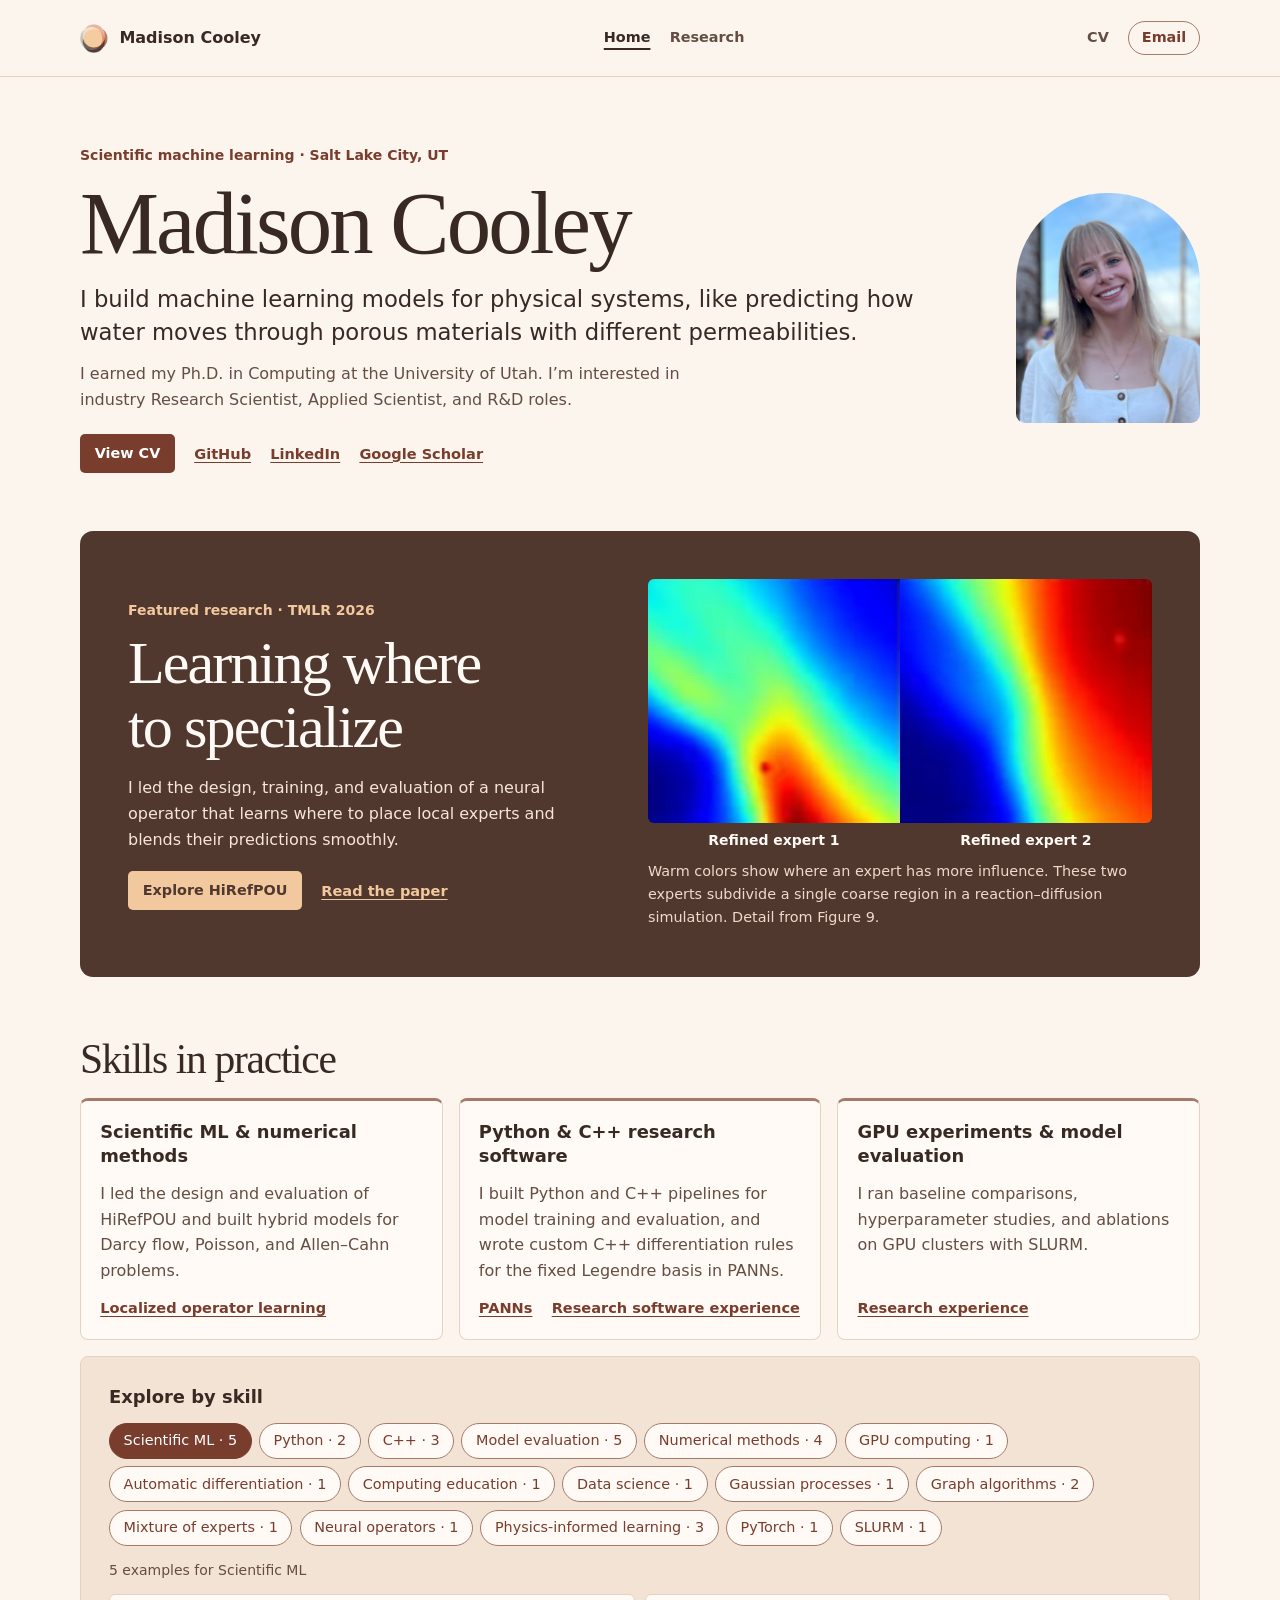
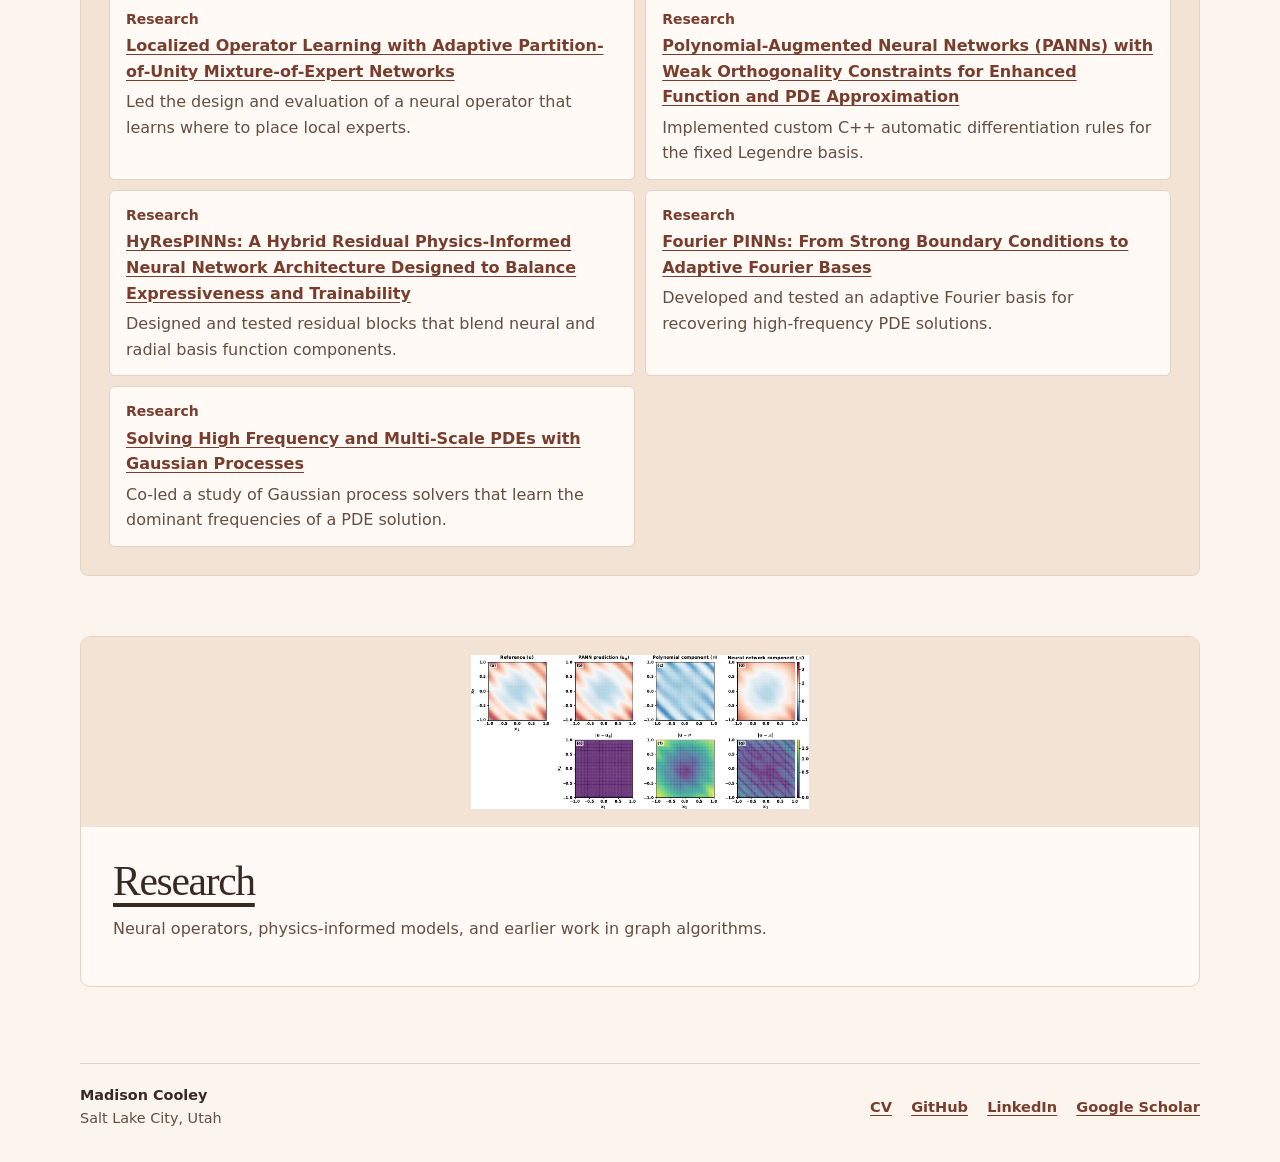
==== index.html @ 2d464061 "Prepare initial portfolio launch" ====
<!doctype html>
<html lang="en">
<head>
  <meta charset="utf-8">
  <meta name="viewport" content="width=device-width, initial-scale=1">
  <meta name="description" content="Madison Cooley builds machine learning models for physical systems. Explore her research, technical skills, and CV.">
  <title>Madison Cooley | Scientific Machine Learning</title>
  <link rel="stylesheet" href="./index.css">
  <script src="skills.js" defer></script>
</head>
<body>
  <a class="skip" href="#main">Skip to content</a>
  <header class="site-header">
    <div class="wrap header-inner">
      <a class="brand" href="./"><span class="mark" aria-hidden="true"></span>Madison Cooley</a>
      <nav aria-label="Main navigation">
        <a href="./" aria-current="page">Home</a>
        <a href="./research/">Research</a>
      </nav>
      <div class="header-links"><a href="./cv/">CV</a>
        <details class="email-disclosure">
          <summary class="contact">Email</summary>
          <p>mcooley220 [at] gmail [dot] com</p>
        </details>
      </div>
    </div>
  </header>
  <main class="wrap" id="main" tabindex="-1">
    <section class="intro" id="about-info">
      <div class="intro-copy">
        <p class="eyebrow">Scientific machine learning · Salt Lake City, UT</p>
        <h1>Madison Cooley</h1>
        <p class="lead">I build machine learning models for physical systems, like predicting how water moves through porous materials with different permeabilities.</p>
        <p>I earned my Ph.D. in Computing at the University of Utah. I’m interested in industry Research Scientist, Applied Scientist, and R&amp;D roles.</p>
        <div class="link-row intro-links">
          <a class="button" href="cv/">View CV</a>
          <a href="https://github.com/madicooley">GitHub</a>
          <a href="https://www.linkedin.com/in/madison-cooley/">LinkedIn</a>
          <a href="https://scholar.google.com/citations?user=KTqFjaEAAAAJ&amp;hl=en">Google Scholar</a>
        </div>
      </div>
      <img class="portrait" src="images/mcooley2.jpg" alt="Madison Cooley" width="1017" height="1442">
    </section>

    <section class="feature" aria-labelledby="feature-title">
      <div class="feature-copy">
        <p class="eyebrow">Featured research · TMLR 2026</p>
        <h2 id="feature-title">Learning where to specialize</h2>
        <p>I led the design, training, and evaluation of a neural operator that learns where to place local experts and blends their predictions smoothly.</p>
        <div class="link-row">
          <a class="button" href="research/#hirefpou">Explore HiRefPOU</a>
          <a href="https://openreview.net/forum?id=ccEY1fZ5gA">Read the paper</a>
        </div>
      </div>
      <figure class="feature-figure">
        <a href="images/learned-partitions.jpg" aria-label="View the full learned partition figure">
          <img src="images/partition-detail.webp" alt="Two maps of the same domain. One expert is strongest near the lower middle and the other on the right." width="688" height="332">
        </a>
        <div class="figure-labels" aria-hidden="true"><span>Refined expert 1</span><span>Refined expert 2</span></div>
        <figcaption>Warm colors show where an expert has more influence. These two experts subdivide a single coarse region in a reaction–diffusion simulation. Detail from Figure 9.</figcaption>
      </figure>
    </section>

    <section class="skills-section" id="skills" aria-labelledby="skills-title">
      <h2 class="section-title" id="skills-title">Skills in practice</h2>
      <div class="skill-strengths">
        <article>
          <h3>Scientific ML &amp; numerical methods</h3>
          <p>I led the design and evaluation of HiRefPOU and built hybrid models for Darcy flow, Poisson, and Allen–Cahn problems.</p>
          <a href="research/#hirefpou">Localized operator learning</a>
        </article>
        <article>
          <h3>Python &amp; C++ research software</h3>
          <p>I built Python and C++ pipelines for model training and evaluation, and wrote custom C++ differentiation rules for the fixed Legendre basis in PANNs.</p>
          <div class="link-row"><a href="research/#panns">PANNs</a><a href="cv/#scientific-ml-experience">Research software experience</a></div>
        </article>
        <article>
          <h3>GPU experiments &amp; model evaluation</h3>
          <p>I ran baseline comparisons, hyperparameter studies, and ablations on GPU clusters with SLURM.</p>
          <a href="cv/#experience">Research experience</a>
        </article>
      </div>
      <div class="skill-index" hidden>
        <h3>Explore by skill</h3>
        <div class="tag-filter skill-filter" role="group" aria-label="Filter work by skill"></div>
        <p class="skill-status" role="status"></p>
        <ul class="skill-results"></ul>
      </div>
    </section>

    <section class="home-gallery" aria-label="Explore my research">
      <article class="gallery-card" id="publicationdatabase">
        <div class="tile-visual plot"><img src="images/panns.webp" alt="Computed solution and error plots from the PANNs paper" loading="lazy"></div>
        <div class="card-copy">
          <h2><a href="research/">Research</a></h2>
          <p>Neural operators, physics-informed models, and earlier work in graph algorithms.</p>
        </div>
      </article>
    </section>
  </main>
  <footer class="site-footer wrap">
    <div><strong>Madison Cooley</strong><br>Salt Lake City, Utah</div>
    <div class="link-row">
      <a href="./cv/">CV</a>
      <a href="https://github.com/madicooley">GitHub</a>
      <a href="https://www.linkedin.com/in/madison-cooley/">LinkedIn</a>
      <a href="https://scholar.google.com/citations?user=KTqFjaEAAAAJ&amp;hl=en">Google Scholar</a>
    </div>
  </footer>
</body>
</html>
---- index.css ----
:root {
  color-scheme: light;
  --paper: #fbf5ee;
  --white: #fffaf5;
  --ink: #392923;
  --muted: #644e43;
  --link: #783d2d;
  --link-hover: #583029;
  --line: #e5d2c4;
  --control-border: #a47b68;
  --dark: #51382f;
  --accent: #f2c89e;
  --accent-hover: #f8dcc1;
  --tint: #f3e3d5;
  --focus: #95472f;
  --serif: Georgia, 'Times New Roman', serif;
  font-family: system-ui, sans-serif;
  color: var(--ink);
  background: var(--paper);
  line-height: 1.6;
}
*, *::before, *::after { box-sizing: border-box; }
body { margin: 0; }
img { display: block; max-width: 100%; height: auto; }
a { color: var(--link); text-underline-offset: .19em; }
a:hover { text-decoration-thickness: .14em; }
:focus-visible { outline: 3px solid var(--focus); outline-offset: 4px; }
[hidden] { display: none !important; }
.wrap { width: min(1120px, calc(100% - 72px)); margin-inline: auto; }
.skip { position: absolute; z-index: 2; top: .5rem; left: .5rem; background: white; padding: .5rem 1rem; transform: translateY(-160%); }
.skip:focus { transform: none; }
.site-header { border-bottom: 1px solid var(--line); }
.header-inner { min-height: 76px; display: flex; align-items: center; justify-content: space-between; gap: 1rem; }
.brand, nav, .header-links, .link-row { display: flex; flex-wrap: wrap; align-items: center; gap: .65rem 1.2rem; }
.brand { gap: .65rem; font-weight: 750; color: var(--ink); white-space: nowrap; text-decoration: none; }
.mark { flex: none; width: 29px; height: 29px; background: url("images/brand-mark.png") center / auto 100% no-repeat; }
nav a, .header-links a { font-size: .9rem; font-weight: 650; text-decoration: none; color: var(--muted); }
nav a:hover, nav a[aria-current] { color: var(--ink); text-decoration: underline; }
nav a[aria-current] { text-decoration-thickness: 2px; text-underline-offset: .45em; }
.email-disclosure { position: relative; }
.header-links .contact { list-style: none; cursor: pointer; border: 1px solid var(--control-border); color: var(--link); border-radius: 999px; padding: .3rem .8rem; font-size: .9rem; font-weight: 650; }
.header-links .contact::-webkit-details-marker { display: none; }
.email-disclosure p { position: absolute; z-index: 1; top: calc(100% + .35rem); right: 0; margin: 0; padding: .6rem .75rem; background: var(--white); border: 1px solid var(--control-border); border-radius: 6px; font-size: .9rem; white-space: nowrap; }
.header-links .contact:hover { background: var(--tint); }
h1, h2 { font-family: var(--serif); font-weight: 500; line-height: 1.07; margin: 0; letter-spacing: -.032em; text-wrap: balance; }
h1 { font-size: clamp(2.7rem, 7vw, 5.55rem); }
p { margin: .8rem 0; }
.eyebrow { font-size: .875rem; font-weight: 680; color: var(--link); margin: 0 0 .6rem; }
.lead { font-size: clamp(1.13rem, 2.3vw, 1.42rem); line-height: 1.43; max-width: 58ch; }
.intro { display: grid; grid-template-columns: 1fr 184px; align-items: center; gap: clamp(24px, 7vw, 100px); padding-block: clamp(32px, 5.2vw, 71px) clamp(33px, 4.6vw, 60px); }
.intro-copy > p:not(.lead, .eyebrow) { max-width: 65ch; color: var(--muted); }
.intro-links { margin-top: 1.35rem; }
.link-row { font-size: .91rem; font-weight: 650; }
.button { display: inline-block; width: fit-content; padding: .49rem .92rem; border-radius: 5px; color: white; background: var(--link); font-family: system-ui, sans-serif; font-size: .9rem; font-weight: 670; text-decoration: none; }
.button:hover { background: var(--link-hover); text-decoration: underline; }
.portrait { width: 184px; aspect-ratio: 4 / 5; object-fit: cover; object-position: center 34%; border-radius: 90px 90px 9px 9px; }
.feature { background: var(--dark); color: var(--white); border-radius: 13px; padding: clamp(22px, 3.8vw, 48px); display: grid; grid-template-columns: .93fr 1fr; gap: clamp(24px, 4vw, 56px); align-items: center; }
.feature h2 { font-size: clamp(2.25rem, 4.7vw, 4.2rem); }
.feature-copy p:not(.eyebrow) { color: #f7e5d7; max-width: 44ch; margin-block: 1rem 1.2rem; }
.feature a, .feature .eyebrow { color: var(--accent); }
.feature .button { background: var(--accent); color: var(--dark); }
.feature .button:hover { background: var(--accent-hover); }
.feature :focus-visible { outline-color: var(--accent); }
.feature figure { margin: 0; min-width: 0; }
.feature-figure img { width: 100%; border-radius: 6px; }
.figure-labels { display: grid; grid-template-columns: 1fr 1fr; text-align: center; font-size: .875rem; font-weight: 650; margin-top: .4rem; }
figcaption { color: #f0d9ca; font-size: .9rem; margin-top: .55rem; }
.home-gallery, .project-gallery, .post-list { display: grid; grid-template-columns: repeat(2, minmax(0, 1fr)); gap: 1.25rem; }
.home-gallery { margin-top: 1.25rem; }
.gallery-card, .paper { background: var(--white); border: 1px solid var(--line); border-radius: 10px; min-width: 0; }
.gallery-card { overflow: hidden; }
.card-copy { padding: clamp(18px, 3vw, 32px); }
.card-copy h2 { font-size: clamp(1.8rem, 3.3vw, 2.6rem); }
.card-copy h2 a { color: var(--ink); }
.card-copy p { color: var(--muted); }
.card-copy .eyebrow, .card-copy .entry-tags { color: var(--link); }
.tile-visual, .terminal { height: 190px; }
.tile-visual { display: grid; place-items: center; background: var(--tint); padding: 18px; }
.tile-visual img { max-height: 154px; width: auto; object-fit: contain; }
.terminal { padding: clamp(18px, 3vw, 32px); background: #42332e; color: var(--white); font-family: ui-monospace, monospace; }
.terminal span { color: #e8d2c3; font-size: .87rem; }
.terminal pre { font: inherit; font-size: clamp(.77rem, 2.9vw, .96rem); line-height: 1.7; }
.terminal b { color: var(--accent); font-weight: 600; }
.design-card { background: var(--tint); display: grid; align-items: center; }
.design-card .card-copy { max-width: 47ch; }
.design-cover { width: 100%; }
.design-credit { color: var(--muted); font-size: .875rem; }
.page-intro { padding-block: clamp(32px, 5.5vw, 72px) 1.4rem; }
.page-intro p { color: var(--muted); }
.section-title { font-size: clamp(1.8rem, 3.5vw, 2.6rem); margin-bottom: 1rem; }
.paper-list { display: grid; gap: 1rem; }
.paper-list > h2 { margin-bottom: 0; }
.paper { padding: clamp(18px, 2.8vw, 32px); }
.paper.has-image { display: grid; grid-template-columns: minmax(155px, 26%) 1fr; gap: clamp(18px, 3vw, 36px); align-items: center; }
.paper-image { display: grid; place-items: center; background: #fff; border: 1px solid var(--line); border-radius: 6px; padding: .5rem; }
.paper-image img { max-height: 210px; object-fit: contain; }
.paper h2 { font-family: inherit; letter-spacing: -.018em; font-weight: 720; line-height: 1.28; font-size: clamp(1.16rem, 2.4vw, 1.45rem); text-wrap: pretty; }
.paper h2 a { text-decoration: none; }
.paper h2 a:hover { text-decoration: underline; }
.paper .authors { font-size: .9rem; color: var(--muted); margin: .4rem 0 .8rem; }
.paper .paper-lead { font-weight: 640; }
.paper p { margin-block: .45rem; }
.paper p.eyebrow { margin-top: 0; }
.paper .link-row { margin-top: .85rem; }
.talks, .blog { margin-top: 3rem; }
.talks ul { padding-left: 1.25rem; }
.talks li + li { margin-top: .65rem; }
.tag-filter { display: flex; flex-wrap: wrap; gap: .45rem; margin-bottom: .8rem; }
.tag-filter button { font: inherit; font-size: .9rem; color: var(--link); cursor: pointer; background: var(--white); border: 1px solid var(--control-border); border-radius: 999px; padding: .35rem .85rem; }
.tag-filter button:hover { border-color: var(--link); }
.tag-filter button[aria-pressed="true"] { background: var(--link); border-color: var(--link); color: white; }
.filter-status { font-size: .875rem; color: var(--muted); }
.filter-status:empty, .project-gallery:empty { display: none; }
.entry-tags { font-size: .88rem; font-weight: 640; }
.post-list { margin-top: 1rem; }
.post-body { max-width: 70ch; }
.site-footer { margin-top: clamp(42px, 6vw, 76px); padding-block: 1.2rem 2rem; border-top: 1px solid var(--line); display: flex; flex-wrap: wrap; justify-content: space-between; align-items: center; gap: 1rem; color: var(--muted); font-size: .9rem; }
.site-footer strong { color: var(--ink); }
@media (max-width: 720px) {
  .wrap { width: calc(100% - 36px); }
  .header-inner { display: grid; grid-template-columns: 1fr auto; gap: .6rem .4rem; min-height: 0; padding-block: .8rem; }
  .header-inner .brand { grid-column: 1 / -1; }
  .header-inner nav { gap: .45rem .7rem; }
  .header-links { gap: .5rem; }
  .header-links .contact { padding-inline: .5rem; }
  .feature { grid-template-columns: 1fr; }
  .feature-figure { max-width: 540px; }
}
@media (max-width: 550px) {
  .intro, .home-gallery, .project-gallery, .post-list, .paper.has-image { grid-template-columns: 1fr; }
  .portrait { display: none; }
  .paper-image { width: min(270px, 100%); }
  .paper-image img { max-height: 150px; }
}

.header-links a[aria-current="page"] { text-decoration: underline; text-underline-offset: .45em; }
.cv-page { max-width: 960px; }
.cv-summary { max-width: 67ch; }
.cv-sections { border-block: 1px solid var(--line); padding-block: .85rem; }
.cv-section { margin-top: clamp(2rem, 5vw, 3.5rem); scroll-margin-top: 1.25rem; }
.cv-timeline { list-style: none; padding: 0; margin: 0; }
.cv-role { display: grid; grid-template-columns: minmax(0, 12rem) minmax(0, 1fr); gap: .45rem 1.5rem; padding-block: 1.3rem; border-bottom: 1px solid var(--line); }
.cv-role:first-child { border-top: 1px solid var(--line); }
.cv-role h3 { font-size: clamp(1.1rem, 2.4vw, 1.3rem); line-height: 1.35; margin: 0; }
.cv-role .eyebrow { margin: .15rem 0 0; }
.cv-org { color: var(--muted); margin: .2rem 0 .65rem; }
.cv-role ul { margin-block: .65rem; padding-left: 1.2rem; }
.cv-role li + li { margin-top: .35rem; }
.cv-role p:last-child { margin-bottom: 0; }
.cv-role details { margin: .65rem 0; }
.cv-role summary { width: fit-content; color: var(--link); font-weight: 650; cursor: pointer; }
.cv-skills { display: grid; grid-template-columns: repeat(3, minmax(0, 1fr)); gap: .85rem; }
.cv-skills div { padding: 1rem; background: var(--white); border: 1px solid var(--line); border-radius: 8px; }
.cv-skills dt { font-weight: 700; }
.cv-skills dd { margin: .35rem 0 0; color: var(--muted); }
@media (max-width: 650px) {
  .cv-role, .cv-skills { grid-template-columns: 1fr; }
}

.skills-section { margin-block: clamp(2rem, 5vw, 3.75rem); }
.skill-strengths { display: grid; grid-template-columns: repeat(3, minmax(0, 1fr)); gap: 1rem; }
.skill-strengths article { display: flex; flex-direction: column; padding: 1.2rem; border: 1px solid var(--line); border-top: 3px solid var(--control-border); border-radius: 8px; background: var(--white); }
.skill-strengths h3, .skill-index h3 { margin: 0; font-size: 1.12rem; line-height: 1.35; }
.skill-strengths p { flex: 1; color: var(--muted); }
.skill-strengths article > a { font-size: .91rem; font-weight: 650; align-self: flex-start; }
.skill-index { margin-top: 1rem; padding: clamp(1rem, 3vw, 1.75rem); border: 1px solid var(--line); border-radius: 8px; background: var(--tint); }
.skill-filter { margin-top: .85rem; }
.skill-status { color: var(--muted); font-size: .875rem; }
.skill-results { list-style: none; margin: 0; padding: 0; display: grid; grid-template-columns: repeat(2, minmax(0, 1fr)); gap: .65rem; }
.skill-results li { padding: .8rem 1rem; border: 1px solid var(--line); border-radius: 6px; background: var(--white); }
.skill-results .eyebrow { display: block; margin-bottom: .2rem; }
.skill-results a { font-weight: 700; }
.skill-results p { margin: .3rem 0 0; color: var(--muted); }
.work-tags { display: flex; flex-wrap: wrap; gap: .35rem; list-style: none; padding: 0; margin: .75rem 0; }
.work-tags li { margin: 0; padding: .14rem .55rem; border-radius: 999px; background: var(--tint); color: var(--link); font-size: .85rem; font-weight: 600; }
@media (max-width: 720px) {
  .skill-strengths, .skill-results { grid-template-columns: 1fr; }
}
.cv-role .work-tags { padding: 0; }
.cv-role .work-tags li { margin: 0; }

.home-gallery { grid-template-columns: minmax(0, 1fr); }
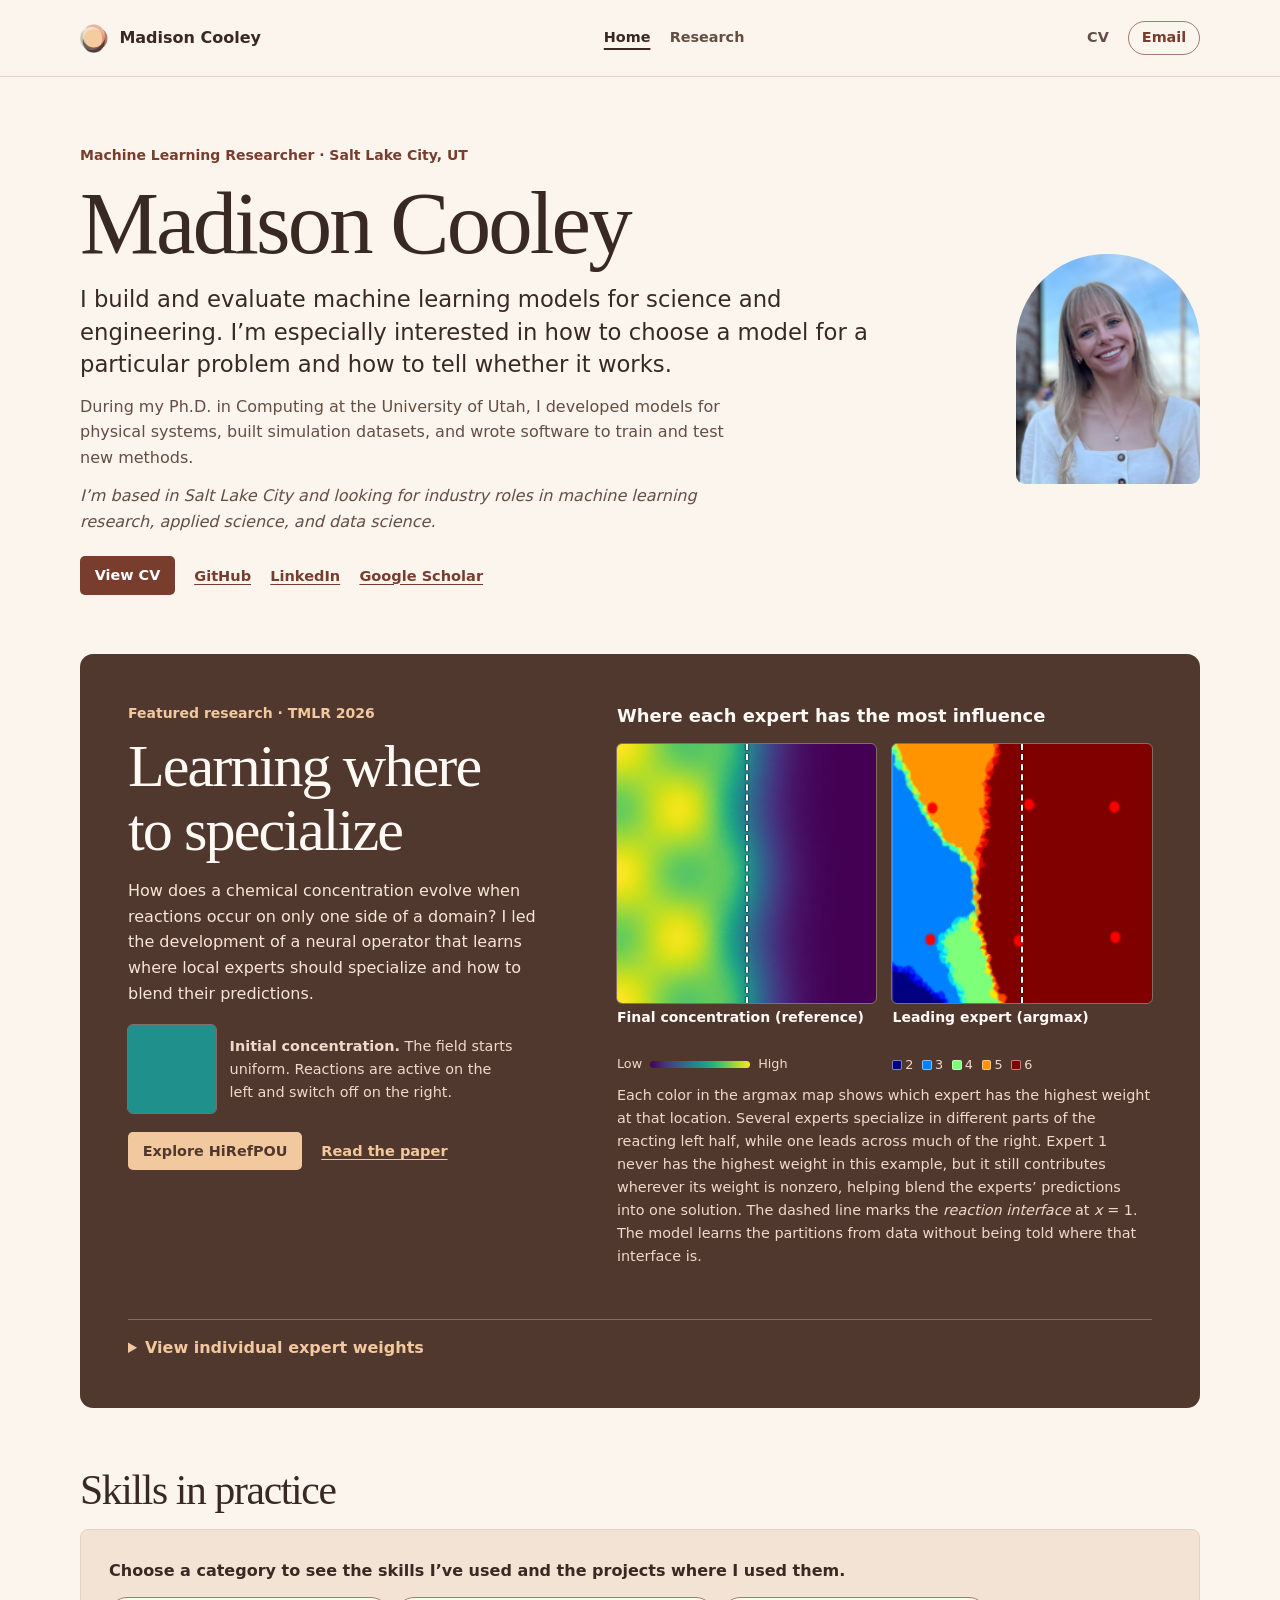
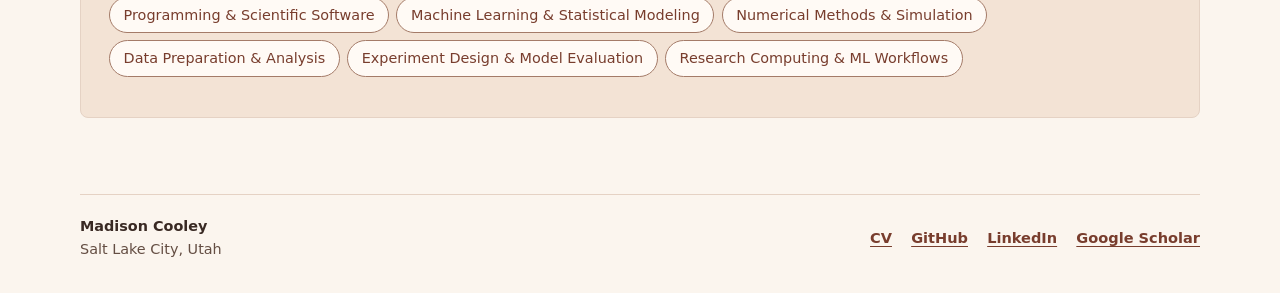
==== commit 61bac8d2: "Personal site version 1. Still needs copy text finalization." ====
--- a/index.html
+++ b/index.html
@@ -4,9 +4,9 @@
   <meta charset="utf-8">
   <meta name="viewport" content="width=device-width, initial-scale=1">
   <meta name="description" content="Madison Cooley builds machine learning models for physical systems. Explore her research, technical skills, and CV.">
-  <title>Madison Cooley | Scientific Machine Learning</title>
+  <title>Madison Cooley</title>
   <link rel="stylesheet" href="./index.css">
-  <script src="skills.js" defer></script>
+  <script src="skills.js?v=2" defer></script>
 </head>
 <body>
   <a class="skip" href="#main">Skip to content</a>
@@ -28,15 +28,17 @@
   <main class="wrap" id="main" tabindex="-1">
     <section class="intro" id="about-info">
       <div class="intro-copy">
-        <p class="eyebrow">Scientific machine learning · Salt Lake City, UT</p>
+        <p class="eyebrow">Machine Learning Researcher · Salt Lake City, UT</p>
         <h1>Madison Cooley</h1>
-        <p class="lead">I build machine learning models for physical systems, like predicting how water moves through porous materials with different permeabilities.</p>
-        <p>I earned my Ph.D. in Computing at the University of Utah. I’m interested in industry Research Scientist, Applied Scientist, and R&amp;D roles.</p>
+        <p class="lead">I build and evaluate machine learning models for science and engineering.
+          I’m especially interested in how to choose a model for a particular problem and how to tell whether it works. </p>
+        <p>During my Ph.D. in Computing at the University of Utah, I developed models for physical systems, built simulation datasets, and wrote software to train and test new methods.</p>
+        <p><em>I’m based in Salt Lake City and looking for industry roles in machine learning research, applied science, and data science.</em></p>
         <div class="link-row intro-links">
           <a class="button" href="cv/">View CV</a>
-          <a href="https://github.com/madicooley">GitHub</a>
-          <a href="https://www.linkedin.com/in/madison-cooley/">LinkedIn</a>
-          <a href="https://scholar.google.com/citations?user=KTqFjaEAAAAJ&amp;hl=en">Google Scholar</a>
+          <a href="https://github.com/madicooley" target="_blank" rel="noopener">GitHub</a>
+          <a href="https://www.linkedin.com/in/madison-cooley/" target="_blank" rel="noopener">LinkedIn</a>
+          <a href="https://scholar.google.com/citations?user=KTqFjaEAAAAJ&amp;hl=en" target="_blank" rel="noopener">Google Scholar</a>
         </div>
       </div>
       <img class="portrait" src="images/mcooley2.jpg" alt="Madison Cooley" width="1017" height="1442">
@@ -46,65 +48,76 @@
       <div class="feature-copy">
         <p class="eyebrow">Featured research · TMLR 2026</p>
         <h2 id="feature-title">Learning where to specialize</h2>
-        <p>I led the design, training, and evaluation of a neural operator that learns where to place local experts and blends their predictions smoothly.</p>
-        <div class="link-row">
+        <p>How does a chemical concentration evolve when reactions occur on only one side of a domain? I led the development of a neural operator that learns where local experts should specialize and how to blend their predictions.</p>
+        <figure class="initial-field">
+          <div class="field-map"><img src="images/hirefpou-initial.png" alt="Uniform initial concentration across the domain" width="208" height="208"></div>
+          <figcaption><strong>Initial concentration.</strong> The field starts uniform. Reactions are active on the left and switch off on the right.</figcaption>
+        </figure>
+        <div class="link-row feature-links">
           <a class="button" href="research/#hirefpou">Explore HiRefPOU</a>
-          <a href="https://openreview.net/forum?id=ccEY1fZ5gA">Read the paper</a>
+          <a href="https://openreview.net/forum?id=ccEY1fZ5gA" target="_blank" rel="noopener">Read the paper</a>
         </div>
       </div>
-      <figure class="feature-figure">
-        <a href="images/learned-partitions.jpg" aria-label="View the full learned partition figure">
-          <img src="images/partition-detail.webp" alt="Two maps of the same domain. One expert is strongest near the lower middle and the other on the right." width="688" height="332">
-        </a>
-        <div class="figure-labels" aria-hidden="true"><span>Refined expert 1</span><span>Refined expert 2</span></div>
-        <figcaption>Warm colors show where an expert has more influence. These two experts subdivide a single coarse region in a reaction–diffusion simulation. Detail from Figure 9.</figcaption>
+      <figure class="partition-figure">
+        <h3>Where each expert has the most influence</h3>
+        <div class="field-comparison">
+          <div class="comparison-panel">
+            <div class="field-map has-interface"><img src="images/hirefpou-final.png" alt="Final reference concentration with a strong spatial pattern on the left and lower concentration on the right" width="209" height="208"></div>
+            <span>Final concentration (reference)</span>
+            <div class="field-scale concentration-scale" aria-label="Final concentration scale, from low to high">
+              <span>Low</span><span class="scale-bar" aria-hidden="true"></span><span>High</span>
+            </div>
+          </div>
+          <div class="comparison-panel">
+            <div class="field-map has-interface"><img src="images/hirefpou-leading-experts.png" alt="Leading expert map with five colored regions, four on the left and one dominant across the right" width="219" height="191"></div>
+            <span>Leading expert (argmax)</span>
+            <ul class="expert-key" aria-label="Leading expert color key">
+              <li><span class="expert-swatch swatch-2" aria-hidden="true"></span>2</li>
+              <li><span class="expert-swatch swatch-3" aria-hidden="true"></span>3</li>
+              <li><span class="expert-swatch swatch-4" aria-hidden="true"></span>4</li>
+              <li><span class="expert-swatch swatch-5" aria-hidden="true"></span>5</li>
+              <li><span class="expert-swatch swatch-6" aria-hidden="true"></span>6</li>
+            </ul>
+          </div>
+        </div>
+        <figcaption>Each color in the argmax map shows which expert has the highest weight at that location. Several experts specialize in different parts of the reacting left half, while one leads across much of the right. Expert 1 never has the highest weight in this example, but it still contributes wherever its weight is nonzero, helping blend the experts’ predictions into one solution. The dashed line marks the <em>reaction interface</em> at <i>x</i> = 1. The model learns the partitions from data without being told where that interface is.</figcaption>
       </figure>
+      <details class="individual-experts">
+        <summary>View individual expert weights</summary>
+        <div class="partition-grid">
+          <div><div class="field-map has-interface"><img src="images/hirefpou-expert-1.png" width="126" height="137" alt="Weights are strongest near the upper left and fade toward the right"></div><span>Expert 1</span><div class="expert-scale" role="img" aria-label="Approximate weight range 0.03 to 0.18"><span aria-hidden="true">0.03</span><span class="scale-bar" aria-hidden="true"></span><span aria-hidden="true">0.18</span></div></div>
+          <div><div class="field-map has-interface"><img src="images/hirefpou-expert-2.png" width="125" height="137" alt="Weights are concentrated near the bottom-left corner"></div><span>Expert 2</span><div class="expert-scale" role="img" aria-label="Approximate weight range 0.01 to 0.78"><span aria-hidden="true">0.01</span><span class="scale-bar" aria-hidden="true"></span><span aria-hidden="true">0.78</span></div></div>
+          <div><div class="field-map has-interface"><img src="images/hirefpou-expert-3.png" width="125" height="137" alt="Weights are strongest along the left edge"></div><span>Expert 3</span><div class="expert-scale" role="img" aria-label="Approximate weight range 0.02 to 0.42"><span aria-hidden="true">0.02</span><span class="scale-bar" aria-hidden="true"></span><span aria-hidden="true">0.42</span></div></div>
+          <div><div class="field-map has-interface"><img src="images/hirefpou-expert-4.png" width="126" height="137" alt="Weights peak near the lower left and taper away from it"></div><span>Expert 4</span><div class="expert-scale" role="img" aria-label="Approximate weight range 0.02 to 0.26"><span aria-hidden="true">0.02</span><span class="scale-bar" aria-hidden="true"></span><span aria-hidden="true">0.26</span></div></div>
+          <div><div class="field-map has-interface"><img src="images/hirefpou-expert-5.png" width="126" height="137" alt="Weights peak toward the upper left and fade toward the lower right"></div><span>Expert 5</span><div class="expert-scale" role="img" aria-label="Approximate weight range 0.02 to 0.30"><span aria-hidden="true">0.02</span><span class="scale-bar" aria-hidden="true"></span><span aria-hidden="true">0.30</span></div></div>
+          <div><div class="field-map has-interface"><img src="images/hirefpou-expert-6.png" width="126" height="137" alt="Weights are strongest across the right side of the domain"></div><span>Expert 6</span><div class="expert-scale" role="img" aria-label="Approximate weight range 0.02 to 0.84"><span aria-hidden="true">0.02</span><span class="scale-bar" aria-hidden="true"></span><span aria-hidden="true">0.84</span></div></div>
+        </div>
+        <p>Each map has its own weight scale. Warmer colors indicate higher weight within that map, and the endpoints are approximate. <a href="images/learned-partitions.jpg">View the original Figure 9 maps</a>.</p>
+      </details>
     </section>
 
     <section class="skills-section" id="skills" aria-labelledby="skills-title">
       <h2 class="section-title" id="skills-title">Skills in practice</h2>
-      <div class="skill-strengths">
-        <article>
-          <h3>Scientific ML &amp; numerical methods</h3>
-          <p>I led the design and evaluation of HiRefPOU and built hybrid models for Darcy flow, Poisson, and Allen–Cahn problems.</p>
-          <a href="research/#hirefpou">Localized operator learning</a>
-        </article>
-        <article>
-          <h3>Python &amp; C++ research software</h3>
-          <p>I built Python and C++ pipelines for model training and evaluation, and wrote custom C++ differentiation rules for the fixed Legendre basis in PANNs.</p>
-          <div class="link-row"><a href="research/#panns">PANNs</a><a href="cv/#scientific-ml-experience">Research software experience</a></div>
-        </article>
-        <article>
-          <h3>GPU experiments &amp; model evaluation</h3>
-          <p>I ran baseline comparisons, hyperparameter studies, and ablations on GPU clusters with SLURM.</p>
-          <a href="cv/#experience">Research experience</a>
-        </article>
-      </div>
       <div class="skill-index" hidden>
-        <h3>Explore by skill</h3>
-        <div class="tag-filter skill-filter" role="group" aria-label="Filter work by skill"></div>
+        <p class="skill-instruction">Choose a category to see the skills I’ve used and the projects where I used them.</p>
+        <div class="tag-filter skill-filter" id="skill-categories" role="group" aria-label="Skill categories"></div>
+        <div class="skill-subcategories" id="skill-subcategories" hidden>
+          <h4 id="skill-category-title"></h4>
+          <div class="tag-filter" id="skill-buttons" role="group" aria-labelledby="skill-category-title"></div>
+        </div>
         <p class="skill-status" role="status"></p>
-        <ul class="skill-results"></ul>
+        <ul class="skill-results" id="skill-results"></ul>
       </div>
     </section>
 
-    <section class="home-gallery" aria-label="Explore my research">
-      <article class="gallery-card" id="publicationdatabase">
-        <div class="tile-visual plot"><img src="images/panns.webp" alt="Computed solution and error plots from the PANNs paper" loading="lazy"></div>
-        <div class="card-copy">
-          <h2><a href="research/">Research</a></h2>
-          <p>Neural operators, physics-informed models, and earlier work in graph algorithms.</p>
-        </div>
-      </article>
-    </section>
   </main>
   <footer class="site-footer wrap">
     <div><strong>Madison Cooley</strong><br>Salt Lake City, Utah</div>
     <div class="link-row">
       <a href="./cv/">CV</a>
-      <a href="https://github.com/madicooley">GitHub</a>
-      <a href="https://www.linkedin.com/in/madison-cooley/">LinkedIn</a>
-      <a href="https://scholar.google.com/citations?user=KTqFjaEAAAAJ&amp;hl=en">Google Scholar</a>
+      <a href="https://github.com/madicooley" target="_blank" rel="noopener">GitHub</a>
+      <a href="https://www.linkedin.com/in/madison-cooley/" target="_blank" rel="noopener">LinkedIn</a>
+      <a href="https://scholar.google.com/citations?user=KTqFjaEAAAAJ&amp;hl=en" target="_blank" rel="noopener">Google Scholar</a>
     </div>
   </footer>
 </body>
--- a/index.css
+++ b/index.css
@@ -54,7 +54,7 @@
 .button { display: inline-block; width: fit-content; padding: .49rem .92rem; border-radius: 5px; color: white; background: var(--link); font-family: system-ui, sans-serif; font-size: .9rem; font-weight: 670; text-decoration: none; }
 .button:hover { background: var(--link-hover); text-decoration: underline; }
 .portrait { width: 184px; aspect-ratio: 4 / 5; object-fit: cover; object-position: center 34%; border-radius: 90px 90px 9px 9px; }
-.feature { background: var(--dark); color: var(--white); border-radius: 13px; padding: clamp(22px, 3.8vw, 48px); display: grid; grid-template-columns: .93fr 1fr; gap: clamp(24px, 4vw, 56px); align-items: center; }
+.feature { background: var(--dark); color: var(--white); border-radius: 13px; padding: clamp(22px, 3.8vw, 48px); display: grid; grid-template-columns: minmax(0, .9fr) minmax(0, 1.1fr); gap: clamp(24px, 4vw, 56px); align-items: start; }
 .feature h2 { font-size: clamp(2.25rem, 4.7vw, 4.2rem); }
 .feature-copy p:not(.eyebrow) { color: #f7e5d7; max-width: 44ch; margin-block: 1rem 1.2rem; }
 .feature a, .feature .eyebrow { color: var(--accent); }
@@ -62,8 +62,44 @@
 .feature .button:hover { background: var(--accent-hover); }
 .feature :focus-visible { outline-color: var(--accent); }
 .feature figure { margin: 0; min-width: 0; }
-.feature-figure img { width: 100%; border-radius: 6px; }
-.figure-labels { display: grid; grid-template-columns: 1fr 1fr; text-align: center; font-size: .875rem; font-weight: 650; margin-top: .4rem; }
+.feature-links { margin-top: 1.15rem; }
+.feature .initial-field { display: flex; align-items: center; gap: .85rem; max-width: 38ch; }
+.initial-field .field-map { width: clamp(58px, 7vw, 88px); flex: none; }
+.initial-field figcaption { margin: 0; }
+.field-comparison { display: grid; grid-template-columns: repeat(2, minmax(0, 1fr)); gap: clamp(.65rem, 1.6vw, 1rem); }
+.comparison-panel { display: grid; grid-template-rows: auto minmax(2.5em, auto) auto; align-content: start; gap: .35rem; min-width: 0; }
+.comparison-panel > span, .partition-grid > div > span { color: var(--white); font-size: .875rem; font-weight: 650; line-height: 1.25; }
+.expert-key { display: flex; flex-wrap: wrap; gap: .2rem .55rem; list-style: none; margin: 0; padding: 0; color: #f0d9ca; font-size: .8rem; }
+.expert-key li { display: inline-flex; align-items: center; gap: .2rem; }
+.expert-swatch { width: .75em; height: .75em; border: 1px solid #ffffff80; border-radius: 2px; }
+.swatch-2 { background: #000080; }
+.swatch-3 { background: #0081ff; }
+.swatch-4 { background: #7dff7a; }
+.swatch-5 { background: #ff9400; }
+.swatch-6 { background: #800000; }
+.individual-experts { grid-column: 1 / -1; border-top: 1px solid #ffffff45; padding-top: .9rem; min-width: 0; }
+.individual-experts summary { color: var(--accent); font-weight: 650; cursor: pointer; width: fit-content; }
+.individual-experts .partition-grid { margin-top: 1rem; }
+.individual-experts p { color: #f0d9ca; font-size: .9rem; margin-bottom: 0; }
+.field-map { position: relative; aspect-ratio: 1; border-radius: 5px; overflow: hidden; outline: 1px solid #ffffff45; }
+.field-map img { width: 100%; height: 100%; object-fit: fill; }
+.field-map.has-interface::after { content: ""; position: absolute; inset: 0 auto 0 50%; border-left: 2px dashed #fff; filter: drop-shadow(0 0 1px #000); transform: translateX(-50%); }
+.partition-figure h3 { margin: 0 0 .85rem; font-size: 1.12rem; }
+.partition-grid { --expert-size: 8rem; display: grid; grid-template-columns: repeat(6, minmax(0, 1fr)); gap: .75rem clamp(.45rem, 1.4vw, 1rem); }
+@media (max-width: 850px) {
+  .partition-grid { --expert-size: 7rem; grid-template-columns: repeat(3, minmax(0, 1fr)); }
+}
+@media (max-width: 480px) {
+  .partition-grid { --expert-size: 5.25rem; }
+}
+.partition-grid > div { display: grid; gap: .35rem; min-width: 0; width: min(100%, var(--expert-size)); justify-self: center; text-align: center; }
+.field-scale { display: flex; align-items: center; gap: .5rem; font-size: .875rem; color: #f0d9ca; }
+.scale-bar { display: block; width: min(100%, 132px); height: 7px; border-radius: 9px; }
+.concentration-scale { font-size: .8rem; }
+.concentration-scale .scale-bar { width: min(45%, 100px); background: linear-gradient(90deg, #440154, #472c7b, #3a528b, #2c728e, #20908c, #28ae7f, #5ec961, #addc30, #fde724); }
+.expert-scale { display: grid; grid-template-columns: auto minmax(0, 1fr) auto; align-items: center; gap: clamp(.12rem, .5vw, .35rem); }
+.partition-grid .expert-scale span { color: #f0d9ca; font-size: .7rem; font-weight: 500; font-variant-numeric: tabular-nums; }
+.expert-scale .scale-bar { width: 100%; height: 5px; background: linear-gradient(90deg, #000080, #0000ff, #005fff, #00cbff, #45ffb1, #9dff5a, #f8f500, #ff9000, #ff2c00, #800000); }
 figcaption { color: #f0d9ca; font-size: .9rem; margin-top: .55rem; }
 .home-gallery, .project-gallery, .post-list { display: grid; grid-template-columns: repeat(2, minmax(0, 1fr)); gap: 1.25rem; }
 .home-gallery { margin-top: 1.25rem; }
@@ -89,12 +125,14 @@
 .page-intro p { color: var(--muted); }
 .section-title { font-size: clamp(1.8rem, 3.5vw, 2.6rem); margin-bottom: 1rem; }
 .paper-list { display: grid; gap: 1rem; }
+.section-links + .paper-list { margin-top: clamp(2rem, 5vw, 3.5rem); }
+.paper-list[id] { scroll-margin-block-start: 1.5rem; }
 .paper-list > h2 { margin-bottom: 0; }
 .paper { padding: clamp(18px, 2.8vw, 32px); }
 .paper.has-image { display: grid; grid-template-columns: minmax(155px, 26%) 1fr; gap: clamp(18px, 3vw, 36px); align-items: center; }
 .paper-image { display: grid; place-items: center; background: #fff; border: 1px solid var(--line); border-radius: 6px; padding: .5rem; }
 .paper-image img { max-height: 210px; object-fit: contain; }
-.paper h2 { font-family: inherit; letter-spacing: -.018em; font-weight: 720; line-height: 1.28; font-size: clamp(1.16rem, 2.4vw, 1.45rem); text-wrap: pretty; }
+.paper h2, .paper h3 { font-family: inherit; letter-spacing: -.018em; font-weight: 720; line-height: 1.28; font-size: clamp(1.16rem, 2.4vw, 1.45rem); text-wrap: pretty; }
 .paper h2 a { text-decoration: none; }
 .paper h2 a:hover { text-decoration: underline; }
 .paper .authors { font-size: .9rem; color: var(--muted); margin: .4rem 0 .8rem; }
@@ -102,13 +140,12 @@
 .paper p { margin-block: .45rem; }
 .paper p.eyebrow { margin-top: 0; }
 .paper .link-row { margin-top: .85rem; }
-.talks, .blog { margin-top: 3rem; }
-.talks ul { padding-left: 1.25rem; }
-.talks li + li { margin-top: .65rem; }
+.paper .paper-note { margin: .65rem 0 0; color: var(--muted); }
+.selected-talks, .blog { margin-top: 3rem; }
 .tag-filter { display: flex; flex-wrap: wrap; gap: .45rem; margin-bottom: .8rem; }
 .tag-filter button { font: inherit; font-size: .9rem; color: var(--link); cursor: pointer; background: var(--white); border: 1px solid var(--control-border); border-radius: 999px; padding: .35rem .85rem; }
 .tag-filter button:hover { border-color: var(--link); }
-.tag-filter button[aria-pressed="true"] { background: var(--link); border-color: var(--link); color: white; }
+.tag-filter button[aria-pressed="true"], .tag-filter button[aria-expanded="true"] { background: var(--link); border-color: var(--link); color: white; }
 .filter-status { font-size: .875rem; color: var(--muted); }
 .filter-status:empty, .project-gallery:empty { display: none; }
 .entry-tags { font-size: .88rem; font-weight: 640; }
@@ -124,7 +161,7 @@
   .header-links { gap: .5rem; }
   .header-links .contact { padding-inline: .5rem; }
   .feature { grid-template-columns: 1fr; }
-  .feature-figure { max-width: 540px; }
+  .partition-figure { max-width: 540px; }
 }
 @media (max-width: 550px) {
   .intro, .home-gallery, .project-gallery, .post-list, .paper.has-image { grid-template-columns: 1fr; }
@@ -134,49 +171,86 @@
 }
 
 .header-links a[aria-current="page"] { text-decoration: underline; text-underline-offset: .45em; }
-.cv-page { max-width: 960px; }
-.cv-summary { max-width: 67ch; }
-.cv-sections { border-block: 1px solid var(--line); padding-block: .85rem; }
+.cv-page { max-width: 960px; font-size: 1.0625rem; }
+.section-links { border-block: 1px solid var(--line); padding-block: 1.05rem; gap: .65rem 1.6rem; }
 .cv-section { margin-top: clamp(2rem, 5vw, 3.5rem); scroll-margin-top: 1.25rem; }
 .cv-timeline { list-style: none; padding: 0; margin: 0; }
-.cv-role { display: grid; grid-template-columns: minmax(0, 12rem) minmax(0, 1fr); gap: .45rem 1.5rem; padding-block: 1.3rem; border-bottom: 1px solid var(--line); }
+.cv-role { display: grid; grid-template-columns: minmax(0, 12rem) minmax(0, 1fr); gap: .45rem 1.5rem; padding-block: 1.55rem; border-bottom: 1px solid var(--line); }
 .cv-role:first-child { border-top: 1px solid var(--line); }
-.cv-role h3 { font-size: clamp(1.1rem, 2.4vw, 1.3rem); line-height: 1.35; margin: 0; }
+.cv-role h3, .cv-role h4 { font-size: clamp(1.1rem, 2.4vw, 1.3rem); line-height: 1.35; margin: 0; }
 .cv-role .eyebrow { margin: .15rem 0 0; }
 .cv-org { color: var(--muted); margin: .2rem 0 .65rem; }
 .cv-role ul { margin-block: .65rem; padding-left: 1.2rem; }
 .cv-role li + li { margin-top: .35rem; }
 .cv-role p:last-child { margin-bottom: 0; }
-.cv-role details { margin: .65rem 0; }
-.cv-role summary { width: fit-content; color: var(--link); font-weight: 650; cursor: pointer; }
-.cv-skills { display: grid; grid-template-columns: repeat(3, minmax(0, 1fr)); gap: .85rem; }
-.cv-skills div { padding: 1rem; background: var(--white); border: 1px solid var(--line); border-radius: 8px; }
+.cv-role-subheading { margin: .85rem 0 .3rem; font-size: inherit; }
+.cv-honors-title { margin: .7rem 0 0; font-size: 1rem; }
+.cv-skills { margin: 0; }
+.cv-skills div { margin: .4rem 0; }
+.cv-skills dt, .cv-skills dd { display: inline; }
 .cv-skills dt { font-weight: 700; }
-.cv-skills dd { margin: .35rem 0 0; color: var(--muted); }
+.cv-skills dd { margin: 0; color: var(--muted); }
+.cv-skills dd::before { content: " · "; }
+.cv-publications { margin: 0; padding-left: 1.2rem; }
+.cv-publications li + li { margin-top: .55rem; }
+.cv-publications span { color: var(--muted); }
+.paper[id], #presentations li[id] { scroll-margin-block-start: 1.5rem; }
+html:not(.target-highlight-dismissed) :is(.paper:target, #presentations li:target, .publication-evidence li:target) {
+  background: var(--tint);
+  outline: 2px solid var(--link);
+  outline-offset: .2rem;
+}
+:is(#presentations li, .publication-evidence li):target { border-radius: .15rem; }
 @media (max-width: 650px) {
-  .cv-role, .cv-skills { grid-template-columns: 1fr; }
+  .cv-role { grid-template-columns: 1fr; }
 }
 
 .skills-section { margin-block: clamp(2rem, 5vw, 3.75rem); }
-.skill-strengths { display: grid; grid-template-columns: repeat(3, minmax(0, 1fr)); gap: 1rem; }
-.skill-strengths article { display: flex; flex-direction: column; padding: 1.2rem; border: 1px solid var(--line); border-top: 3px solid var(--control-border); border-radius: 8px; background: var(--white); }
-.skill-strengths h3, .skill-index h3 { margin: 0; font-size: 1.12rem; line-height: 1.35; }
-.skill-strengths p { flex: 1; color: var(--muted); }
-.skill-strengths article > a { font-size: .91rem; font-weight: 650; align-self: flex-start; }
+.skill-instruction { margin: 0; font-weight: 650; }
 .skill-index { margin-top: 1rem; padding: clamp(1rem, 3vw, 1.75rem); border: 1px solid var(--line); border-radius: 8px; background: var(--tint); }
 .skill-filter { margin-top: .85rem; }
+.skill-subcategories { border-top: 1px solid var(--line); padding-top: .85rem; margin-top: .85rem; }
+.skill-subcategories h4 { margin: 0 0 .6rem; font-size: .95rem; }
+.skill-status:empty { margin: 0; }
 .skill-status { color: var(--muted); font-size: .875rem; }
 .skill-results { list-style: none; margin: 0; padding: 0; display: grid; grid-template-columns: repeat(2, minmax(0, 1fr)); gap: .65rem; }
 .skill-results li { padding: .8rem 1rem; border: 1px solid var(--line); border-radius: 6px; background: var(--white); }
-.skill-results .eyebrow { display: block; margin-bottom: .2rem; }
-.skill-results a { font-weight: 700; }
-.skill-results p { margin: .3rem 0 0; color: var(--muted); }
+.skill-results strong { display: block; font-size: 1rem; line-height: 1.35; margin: 0; }
+.skill-results a { font-size: .875rem; font-weight: 650; }
+.skill-results p { margin: .3rem 0 .55rem; color: var(--muted); }
 .work-tags { display: flex; flex-wrap: wrap; gap: .35rem; list-style: none; padding: 0; margin: .75rem 0; }
 .work-tags li { margin: 0; padding: .14rem .55rem; border-radius: 999px; background: var(--tint); color: var(--link); font-size: .85rem; font-weight: 600; }
 @media (max-width: 720px) {
-  .skill-strengths, .skill-results { grid-template-columns: 1fr; }
-}
-.cv-role .work-tags { padding: 0; }
-.cv-role .work-tags li { margin: 0; }
+  .skill-results { grid-template-columns: 1fr; }
+}
 
 .home-gallery { grid-template-columns: minmax(0, 1fr); }
+
+#publicationdatabase .paper.has-image {
+  grid-template-areas:
+    "media citation"
+    "media content";
+  grid-template-rows: auto 1fr;
+  align-items: start;
+  row-gap: .35rem;
+}
+.publication-citation { grid-area: citation; min-width: 0; }
+.publication-media { grid-area: media; min-width: 0; }
+.publication-content { grid-area: content; min-width: 0; }
+.publication-tabs { display: flex; flex-wrap: wrap; gap: .35rem; border-bottom: 1px solid var(--line); margin-bottom: .75rem; }
+.publication-tabs button { font: inherit; font-size: .875rem; font-weight: 650; color: var(--link); background: transparent; border: 0; border-bottom: 3px solid transparent; padding: .45rem .6rem; text-align: left; cursor: pointer; }
+.publication-tabs button:hover { background: var(--tint); }
+.publication-tabs button[aria-selected="true"] { border-bottom-color: var(--link); background: var(--tint); }
+.publication-panel + .publication-panel { margin-top: .9rem; }
+.publication-panel[role="tabpanel"] { margin-top: 0; }
+.publication-evidence { margin: .4rem 0 0; padding-left: 1.2rem; }
+.publication-evidence li[id] { scroll-margin-block: 1.5rem; }
+.publication-evidence li + li { margin-top: .4rem; }
+@media (max-width: 600px) {
+  #publicationdatabase .paper.has-image {
+    grid-template-areas: "citation" "media" "content";
+    grid-template-columns: minmax(0, 1fr);
+    grid-template-rows: auto;
+    row-gap: .85rem;
+  }
+}
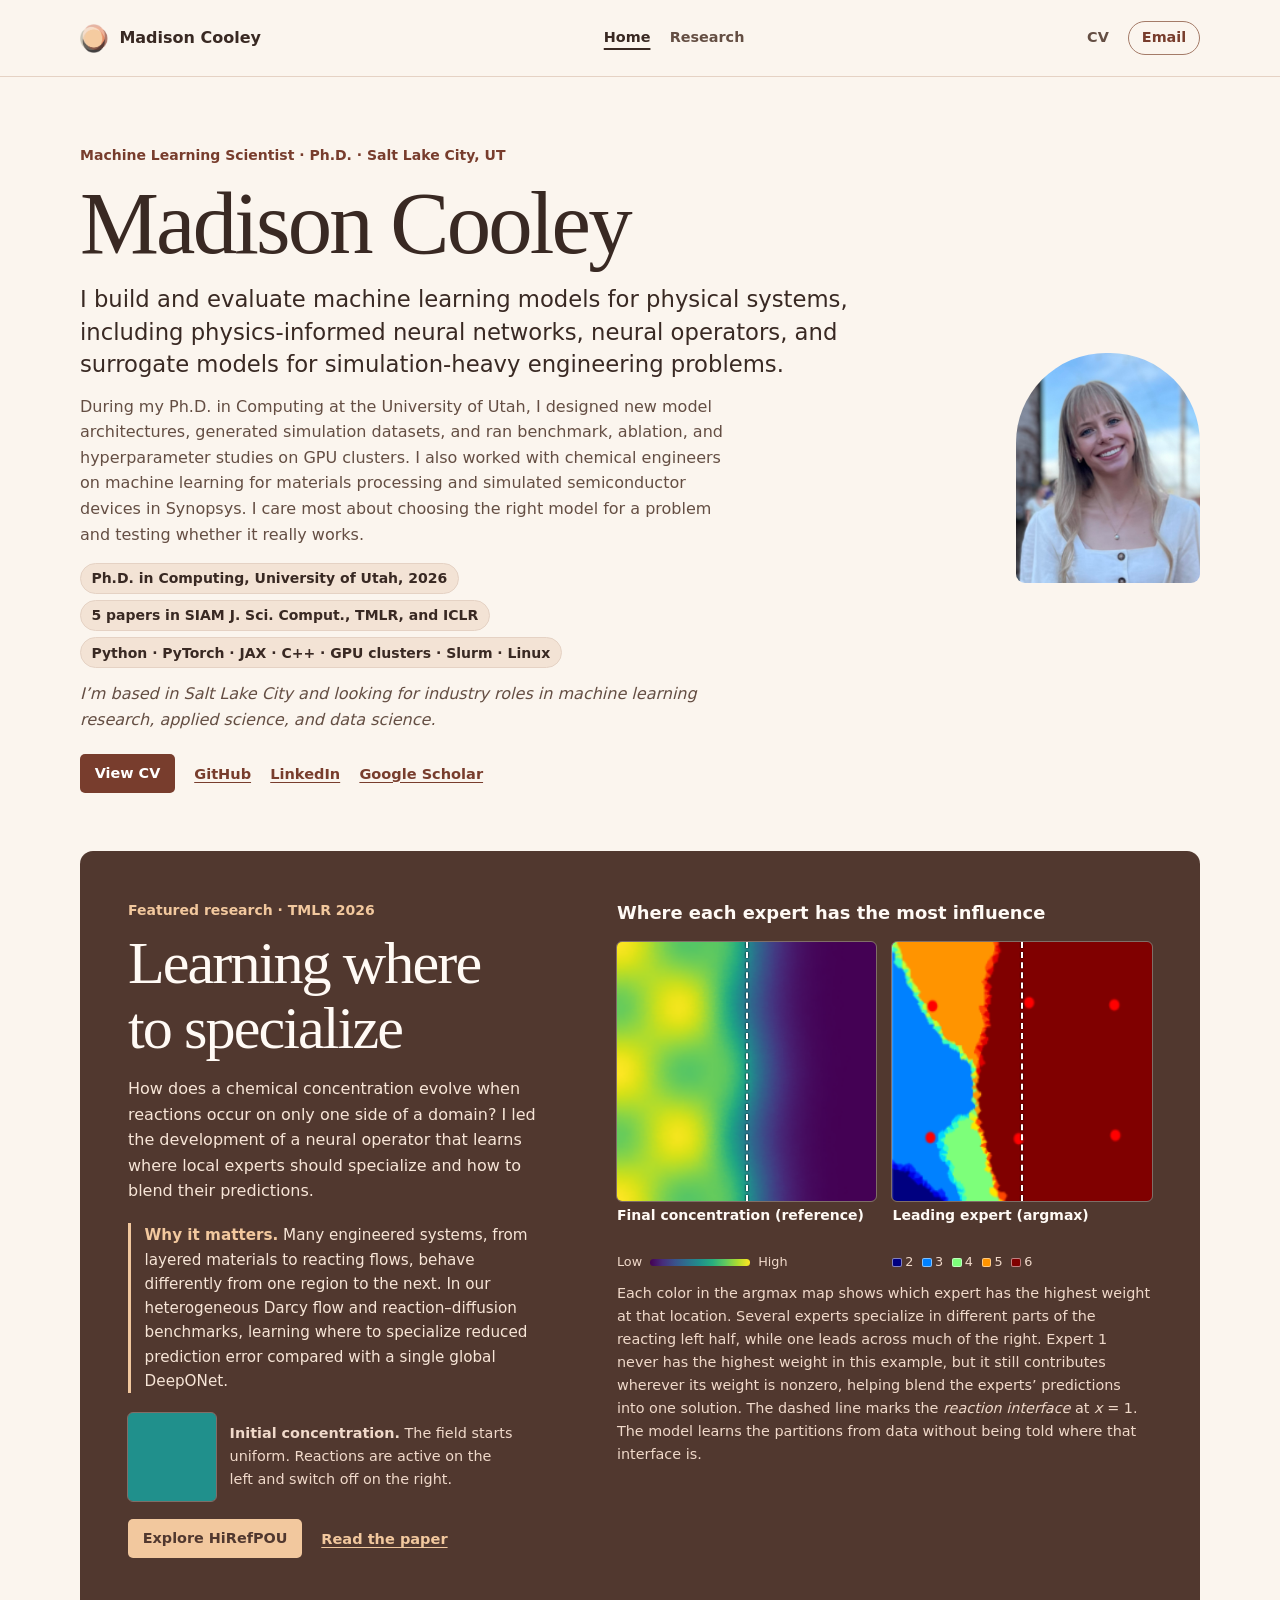
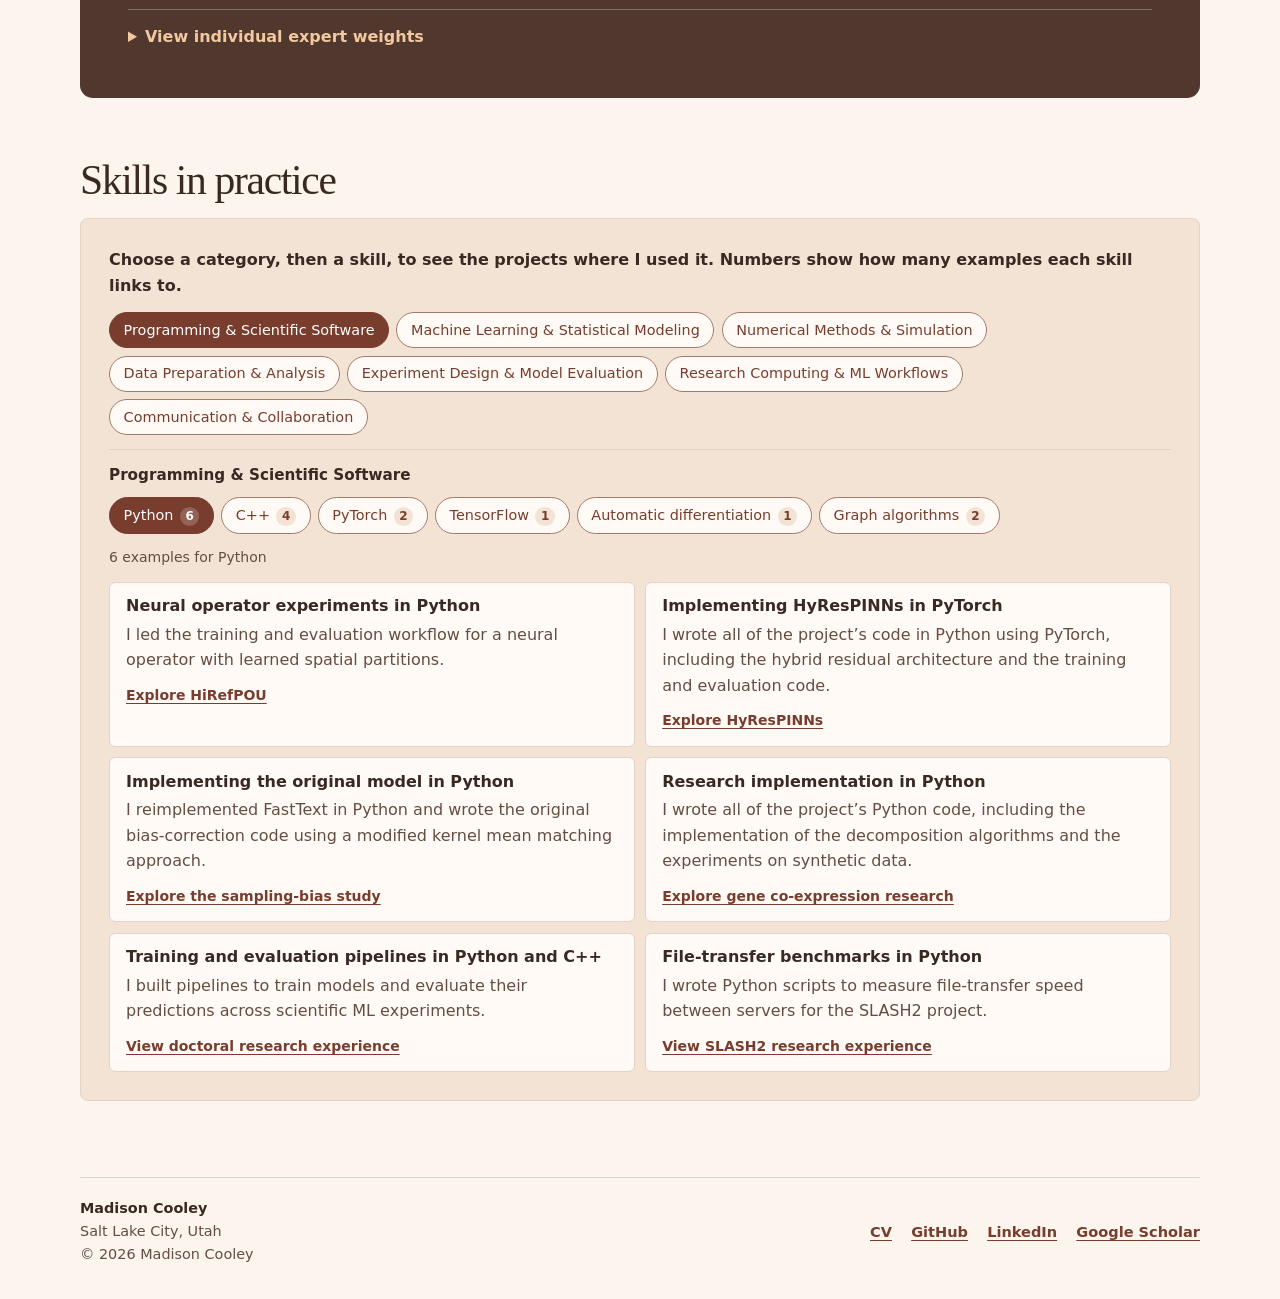
==== commit 7d1a5871: "Updated some copy and added copyright tag." ====
--- a/index.html
+++ b/index.html
@@ -3,10 +3,18 @@
 <head>
   <meta charset="utf-8">
   <meta name="viewport" content="width=device-width, initial-scale=1">
-  <meta name="description" content="Madison Cooley builds machine learning models for physical systems. Explore her research, technical skills, and CV.">
+  <meta name="description" content="Madison Cooley, Ph.D., builds physics-informed neural networks, neural operators, and surrogate models for science and engineering. Explore her research, skills, and CV.">
   <title>Madison Cooley</title>
   <link rel="stylesheet" href="./index.css">
-  <script src="skills.js?v=2" defer></script>
+  <script src="skills.js?v=3" defer></script>
+  <link rel="icon" type="image/png" href="./images/brand-mark.png">
+  <meta property="og:type" content="website">
+  <meta property="og:title" content="Madison Cooley · Machine Learning Scientist">
+  <meta property="og:description" content="Madison Cooley, Ph.D., builds physics-informed neural networks, neural operators, and surrogate models for science and engineering. Explore her research, skills, and CV.">
+  <meta property="og:url" content="https://madicooley.github.io/">
+  <meta property="og:image" content="https://madicooley.github.io/images/mcooley2.jpg">
+  <meta name="twitter:card" content="summary">
+  <script src="./email.js" defer></script>
 </head>
 <body>
   <a class="skip" href="#main">Skip to content</a>
@@ -28,11 +36,15 @@
   <main class="wrap" id="main" tabindex="-1">
     <section class="intro" id="about-info">
       <div class="intro-copy">
-        <p class="eyebrow">Machine Learning Researcher · Salt Lake City, UT</p>
+        <p class="eyebrow">Machine Learning Scientist · Ph.D. · Salt Lake City, UT</p>
         <h1>Madison Cooley</h1>
-        <p class="lead">I build and evaluate machine learning models for science and engineering.
-          I’m especially interested in how to choose a model for a particular problem and how to tell whether it works. </p>
-        <p>During my Ph.D. in Computing at the University of Utah, I developed models for physical systems, built simulation datasets, and wrote software to train and test new methods.</p>
+        <p class="lead">I build and evaluate machine learning models for physical systems, including physics-informed neural networks, neural operators, and surrogate models for simulation-heavy engineering problems.</p>
+        <p>During my Ph.D. in Computing at the University of Utah, I designed new model architectures, generated simulation datasets, and ran benchmark, ablation, and hyperparameter studies on GPU clusters. I also worked with chemical engineers on machine learning for materials processing and simulated semiconductor devices in Synopsys. I care most about choosing the right model for a problem and testing whether it really works.</p>
+        <ul class="quick-facts" aria-label="At a glance">
+          <li>Ph.D. in Computing, University of Utah, 2026</li>
+          <li>5 papers in SIAM J. Sci. Comput., TMLR, and ICLR</li>
+          <li>Python · PyTorch · JAX · C++ · GPU clusters · Slurm · Linux</li>
+        </ul>
         <p><em>I’m based in Salt Lake City and looking for industry roles in machine learning research, applied science, and data science.</em></p>
         <div class="link-row intro-links">
           <a class="button" href="cv/">View CV</a>
@@ -49,6 +61,7 @@
         <p class="eyebrow">Featured research · TMLR 2026</p>
         <h2 id="feature-title">Learning where to specialize</h2>
         <p>How does a chemical concentration evolve when reactions occur on only one side of a domain? I led the development of a neural operator that learns where local experts should specialize and how to blend their predictions.</p>
+        <p class="why-it-matters"><strong>Why it matters.</strong> Many engineered systems, from layered materials to reacting flows, behave differently from one region to the next. In our heterogeneous Darcy flow and reaction–diffusion benchmarks, learning where to specialize reduced prediction error compared with a single global DeepONet.</p>
         <figure class="initial-field">
           <div class="field-map"><img src="images/hirefpou-initial.png" alt="Uniform initial concentration across the domain" width="208" height="208"></div>
           <figcaption><strong>Initial concentration.</strong> The field starts uniform. Reactions are active on the left and switch off on the right.</figcaption>
@@ -99,7 +112,7 @@
     <section class="skills-section" id="skills" aria-labelledby="skills-title">
       <h2 class="section-title" id="skills-title">Skills in practice</h2>
       <div class="skill-index" hidden>
-        <p class="skill-instruction">Choose a category to see the skills I’ve used and the projects where I used them.</p>
+        <p class="skill-instruction">Choose a category, then a skill, to see the projects where I used it. Numbers show how many examples each skill links to.</p>
         <div class="tag-filter skill-filter" id="skill-categories" role="group" aria-label="Skill categories"></div>
         <div class="skill-subcategories" id="skill-subcategories" hidden>
           <h4 id="skill-category-title"></h4>
@@ -112,7 +125,7 @@
 
   </main>
   <footer class="site-footer wrap">
-    <div><strong>Madison Cooley</strong><br>Salt Lake City, Utah</div>
+    <div><strong>Madison Cooley</strong><br>Salt Lake City, Utah<br>© 2026 Madison Cooley</div>
     <div class="link-row">
       <a href="./cv/">CV</a>
       <a href="https://github.com/madicooley" target="_blank" rel="noopener">GitHub</a>
--- a/index.css
+++ b/index.css
@@ -254,3 +254,19 @@
     row-gap: .85rem;
   }
 }
+
+/* At-a-glance facts in the home intro */
+.quick-facts { display: flex; flex-wrap: wrap; gap: .4rem; list-style: none; padding: 0; margin: 1rem 0 .4rem; max-width: 65ch; }
+.quick-facts li { padding: .2rem .65rem; border-radius: 999px; background: var(--tint); border: 1px solid var(--line); color: var(--ink); font-size: .875rem; font-weight: 620; }
+.feature-copy p.why-it-matters { border-left: 3px solid var(--accent); padding-left: .85rem; font-size: .95rem; }
+.feature-copy p.why-it-matters strong { color: var(--accent); }
+
+/* Email menu */
+.email-disclosure .email-menu { position: absolute; z-index: 1; top: calc(100% + .35rem); right: 0; display: grid; gap: .45rem; padding: .65rem .75rem; background: var(--white); border: 1px solid var(--control-border); border-radius: 6px; font-size: .9rem; white-space: nowrap; }
+.email-disclosure .email-menu p { position: static; padding: 0; border: 0; background: none; }
+.email-actions { display: flex; gap: .5rem; align-items: center; }
+.email-actions a.button { color: white; }
+.email-actions button { font: inherit; font-size: .85rem; font-weight: 650; color: var(--link); background: var(--white); border: 1px solid var(--control-border); border-radius: 5px; padding: .4rem .7rem; cursor: pointer; }
+.email-actions button:hover { background: var(--tint); }
+.skill-count { display: inline-block; min-width: 1.4em; margin-left: .4rem; padding: 0 .35rem; border-radius: 999px; background: var(--tint); color: var(--link); font-size: .75rem; font-weight: 700; text-align: center; }
+.tag-filter button[aria-pressed="true"] .skill-count { background: #ffffff33; color: white; }
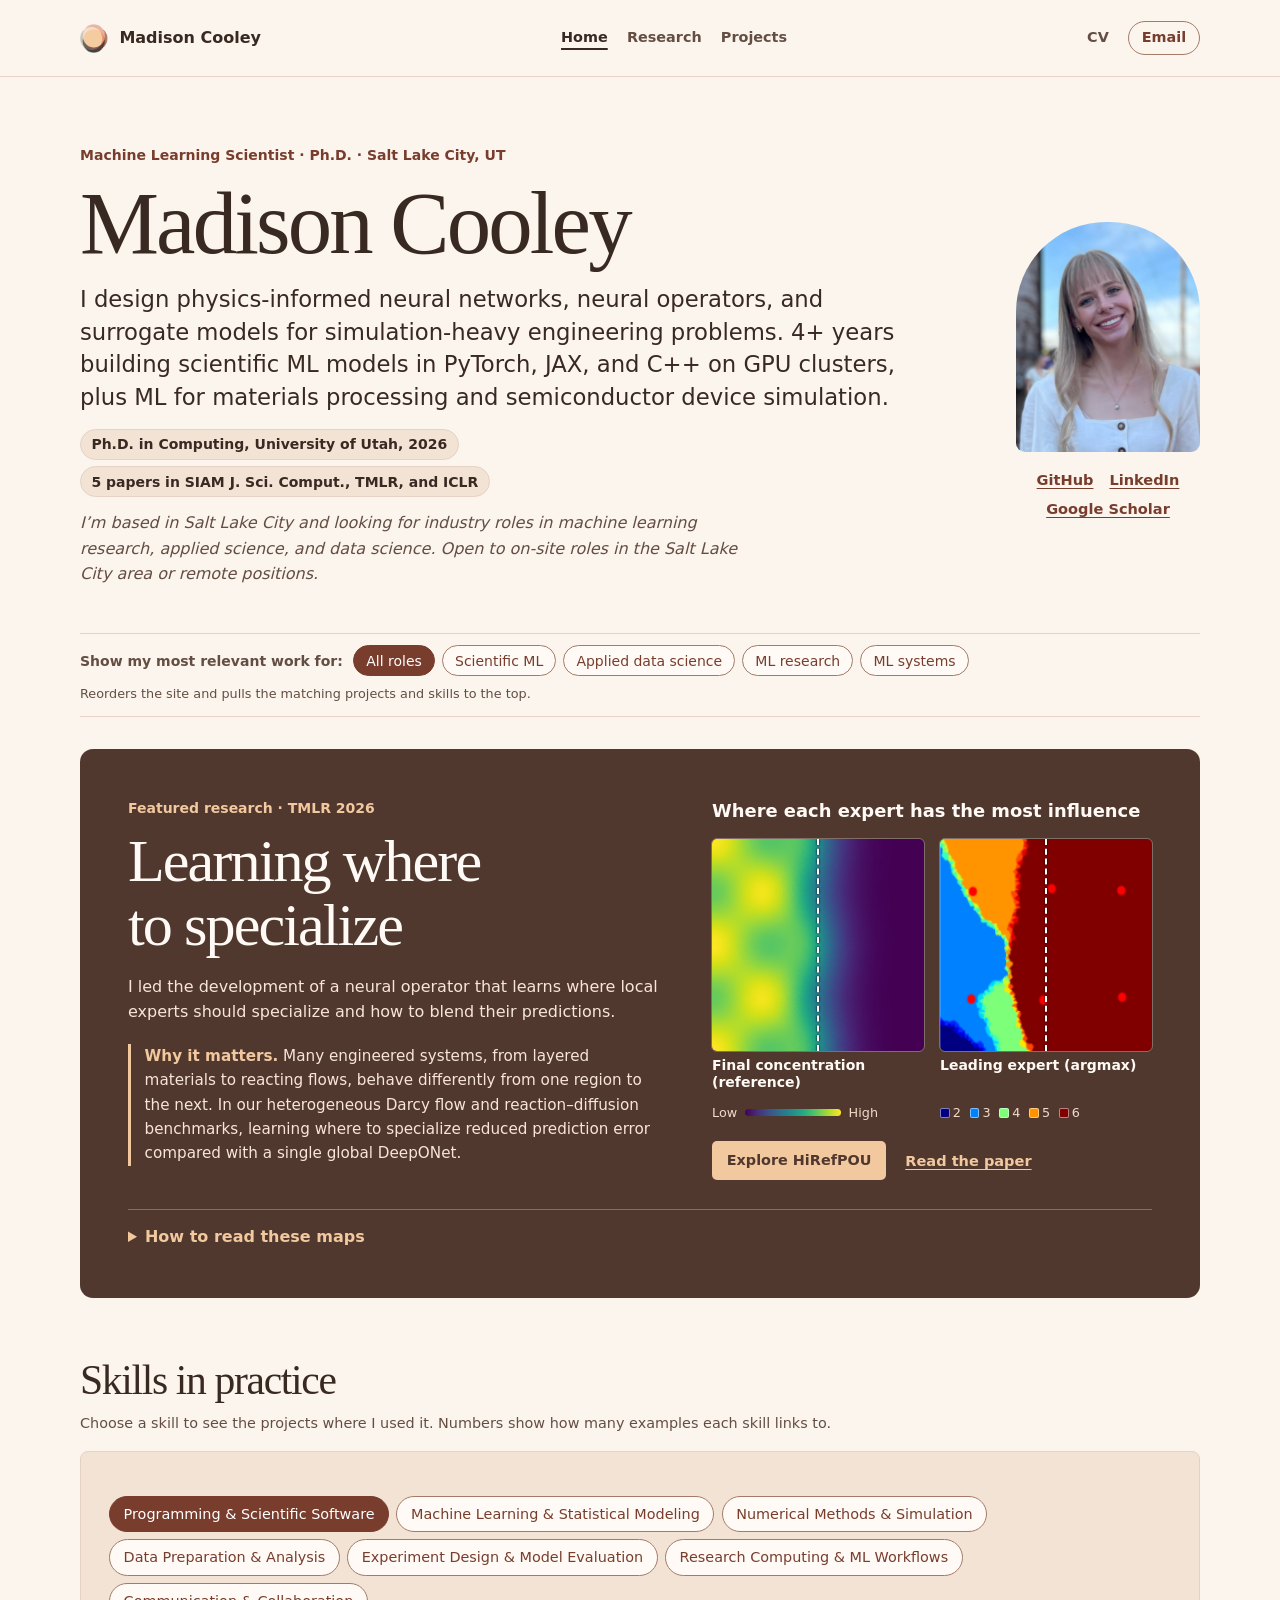
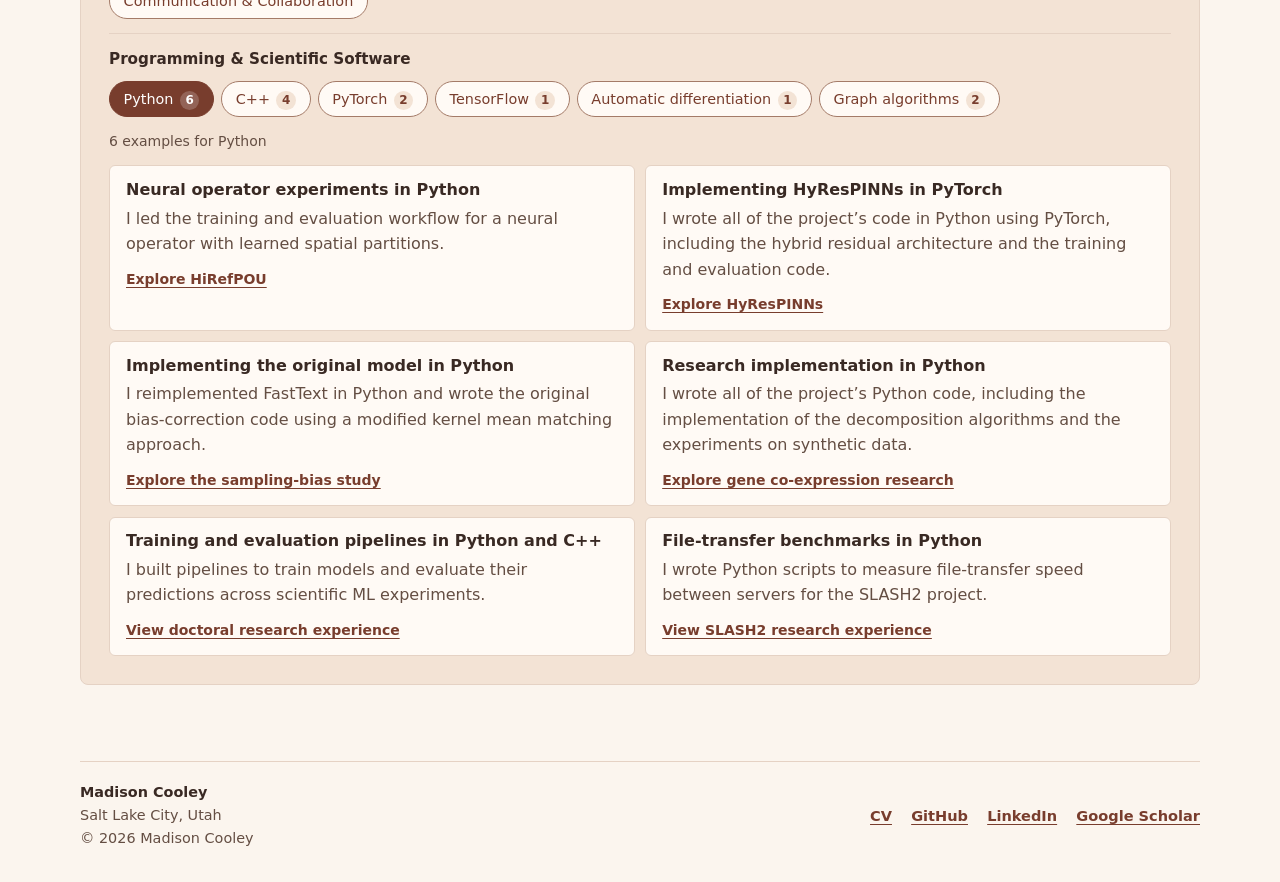
==== commit fdf2be1a: "Added viewing lenses for different roles. Modified some text spacing." ====
--- a/index.html
+++ b/index.html
@@ -6,7 +6,8 @@
   <meta name="description" content="Madison Cooley, Ph.D., builds physics-informed neural networks, neural operators, and surrogate models for science and engineering. Explore her research, skills, and CV.">
   <title>Madison Cooley</title>
   <link rel="stylesheet" href="./index.css">
-  <script src="skills.js?v=3" defer></script>
+  <script src="lenses.js?v=4" defer></script>
+  <script src="skills.js?v=8" defer></script>
   <link rel="icon" type="image/png" href="./images/brand-mark.png">
   <meta property="og:type" content="website">
   <meta property="og:title" content="Madison Cooley · Machine Learning Scientist">
@@ -24,6 +25,7 @@
       <nav aria-label="Main navigation">
         <a href="./" aria-current="page">Home</a>
         <a href="./research/">Research</a>
+        <a href="./projects/">Projects</a>
       </nav>
       <div class="header-links"><a href="./cv/">CV</a>
         <details class="email-disclosure">
@@ -38,88 +40,113 @@
       <div class="intro-copy">
         <p class="eyebrow">Machine Learning Scientist · Ph.D. · Salt Lake City, UT</p>
         <h1>Madison Cooley</h1>
-        <p class="lead">I build and evaluate machine learning models for physical systems, including physics-informed neural networks, neural operators, and surrogate models for simulation-heavy engineering problems.</p>
-        <p>During my Ph.D. in Computing at the University of Utah, I designed new model architectures, generated simulation datasets, and ran benchmark, ablation, and hyperparameter studies on GPU clusters. I also worked with chemical engineers on machine learning for materials processing and simulated semiconductor devices in Synopsys. I care most about choosing the right model for a problem and testing whether it really works.</p>
+        <p class="lead">I design physics-informed neural networks, neural operators, and surrogate models for simulation-heavy engineering problems. 
+          4+ years building scientific ML models in PyTorch, JAX, and C++ on GPU clusters, plus ML for materials processing and semiconductor device simulation. </p>
         <ul class="quick-facts" aria-label="At a glance">
           <li>Ph.D. in Computing, University of Utah, 2026</li>
           <li>5 papers in SIAM J. Sci. Comput., TMLR, and ICLR</li>
-          <li>Python · PyTorch · JAX · C++ · GPU clusters · Slurm · Linux</li>
         </ul>
-        <p><em>I’m based in Salt Lake City and looking for industry roles in machine learning research, applied science, and data science.</em></p>
+        <p><em>I’m based in Salt Lake City and looking for industry roles in machine learning research, applied science, and data science.
+          Open to on-site roles in the Salt Lake City area or remote positions. 
+        </em></p>
+      </div>
+      <div class="intro-aside">
+        <img class="portrait" src="images/mcooley2.jpg" alt="Madison Cooley" width="1017" height="1442">
         <div class="link-row intro-links">
-          <a class="button" href="cv/">View CV</a>
           <a href="https://github.com/madicooley" target="_blank" rel="noopener">GitHub</a>
           <a href="https://www.linkedin.com/in/madison-cooley/" target="_blank" rel="noopener">LinkedIn</a>
           <a href="https://scholar.google.com/citations?user=KTqFjaEAAAAJ&amp;hl=en" target="_blank" rel="noopener">Google Scholar</a>
         </div>
       </div>
-      <img class="portrait" src="images/mcooley2.jpg" alt="Madison Cooley" width="1017" height="1442">
     </section>
+
+    <div class="lens-bar" id="lens-bar" hidden></div>
 
     <section class="feature" aria-labelledby="feature-title">
       <div class="feature-copy">
         <p class="eyebrow">Featured research · TMLR 2026</p>
         <h2 id="feature-title">Learning where to specialize</h2>
-        <p>How does a chemical concentration evolve when reactions occur on only one side of a domain? I led the development of a neural operator that learns where local experts should specialize and how to blend their predictions.</p>
+        <p>I led the development of a neural operator that learns where local experts should specialize and how to blend their predictions.</p>
         <p class="why-it-matters"><strong>Why it matters.</strong> Many engineered systems, from layered materials to reacting flows, behave differently from one region to the next. In our heterogeneous Darcy flow and reaction–diffusion benchmarks, learning where to specialize reduced prediction error compared with a single global DeepONet.</p>
-        <figure class="initial-field">
-          <div class="field-map"><img src="images/hirefpou-initial.png" alt="Uniform initial concentration across the domain" width="208" height="208"></div>
-          <figcaption><strong>Initial concentration.</strong> The field starts uniform. Reactions are active on the left and switch off on the right.</figcaption>
+      </div>
+      <div class="feature-visual">
+        <figure class="partition-figure">
+          <h3>Where each expert has the most influence</h3>
+          <div class="field-comparison">
+            <div class="comparison-panel">
+              <div class="field-map has-interface"><img src="images/hirefpou-final.png" alt="Final reference concentration with a strong spatial pattern on the left and lower concentration on the right" width="209" height="208"></div>
+              <span>Final concentration (reference)</span>
+              <div class="field-scale concentration-scale" aria-label="Final concentration scale, from low to high">
+                <span>Low</span><span class="scale-bar" aria-hidden="true"></span><span>High</span>
+              </div>
+            </div>
+            <div class="comparison-panel">
+              <div class="field-map has-interface"><img src="images/hirefpou-leading-experts.png" alt="Leading expert map with five colored regions, four on the left and one dominant across the right" width="219" height="191"></div>
+              <span>Leading expert (argmax)</span>
+              <ul class="expert-key" aria-label="Leading expert color key">
+                <li><span class="expert-swatch swatch-2" aria-hidden="true"></span>2</li>
+                <li><span class="expert-swatch swatch-3" aria-hidden="true"></span>3</li>
+                <li><span class="expert-swatch swatch-4" aria-hidden="true"></span>4</li>
+                <li><span class="expert-swatch swatch-5" aria-hidden="true"></span>5</li>
+                <li><span class="expert-swatch swatch-6" aria-hidden="true"></span>6</li>
+              </ul>
+            </div>
+          </div>
         </figure>
         <div class="link-row feature-links">
           <a class="button" href="research/#hirefpou">Explore HiRefPOU</a>
           <a href="https://openreview.net/forum?id=ccEY1fZ5gA" target="_blank" rel="noopener">Read the paper</a>
         </div>
       </div>
-      <figure class="partition-figure">
-        <h3>Where each expert has the most influence</h3>
-        <div class="field-comparison">
-          <div class="comparison-panel">
-            <div class="field-map has-interface"><img src="images/hirefpou-final.png" alt="Final reference concentration with a strong spatial pattern on the left and lower concentration on the right" width="209" height="208"></div>
-            <span>Final concentration (reference)</span>
-            <div class="field-scale concentration-scale" aria-label="Final concentration scale, from low to high">
-              <span>Low</span><span class="scale-bar" aria-hidden="true"></span><span>High</span>
-            </div>
+      <details class="map-guide">
+        <summary>How to read these maps</summary>
+        <p class="map-question">How does a chemical concentration evolve when reactions occur on only one side of a domain?</p>
+        <figure class="initial-field">
+          <div class="field-map"><img src="images/hirefpou-initial.png" alt="Uniform initial concentration across the domain" width="208" height="208"></div>
+          <figcaption><strong>Initial concentration.</strong> The field starts uniform. Reactions are active on the left and switch off on the right.</figcaption>
+        </figure>
+        <p class="map-caption">Each color in the argmax map shows which expert has the highest weight at that location. Several experts specialize in different parts of the reacting left half, while one leads across much of the right. Expert 1 never has the highest weight in this example, but it still contributes wherever its weight is nonzero, helping blend the experts’ predictions into one solution. The dashed line marks the <em>reaction interface</em> at <i>x</i> = 1. The model learns the partitions from data without being told where that interface is.</p>
+        <details class="individual-experts">
+          <summary>View individual expert weights</summary>
+          <div class="partition-grid">
+            <div><div class="field-map has-interface"><img src="images/hirefpou-expert-1.png" width="126" height="137" alt="Weights are strongest near the upper left and fade toward the right"></div><span>Expert 1</span><div class="expert-scale" role="img" aria-label="Approximate weight range 0.03 to 0.18"><span aria-hidden="true">0.03</span><span class="scale-bar" aria-hidden="true"></span><span aria-hidden="true">0.18</span></div></div>
+            <div><div class="field-map has-interface"><img src="images/hirefpou-expert-2.png" width="125" height="137" alt="Weights are concentrated near the bottom-left corner"></div><span>Expert 2</span><div class="expert-scale" role="img" aria-label="Approximate weight range 0.01 to 0.78"><span aria-hidden="true">0.01</span><span class="scale-bar" aria-hidden="true"></span><span aria-hidden="true">0.78</span></div></div>
+            <div><div class="field-map has-interface"><img src="images/hirefpou-expert-3.png" width="125" height="137" alt="Weights are strongest along the left edge"></div><span>Expert 3</span><div class="expert-scale" role="img" aria-label="Approximate weight range 0.02 to 0.42"><span aria-hidden="true">0.02</span><span class="scale-bar" aria-hidden="true"></span><span aria-hidden="true">0.42</span></div></div>
+            <div><div class="field-map has-interface"><img src="images/hirefpou-expert-4.png" width="126" height="137" alt="Weights peak near the lower left and taper away from it"></div><span>Expert 4</span><div class="expert-scale" role="img" aria-label="Approximate weight range 0.02 to 0.26"><span aria-hidden="true">0.02</span><span class="scale-bar" aria-hidden="true"></span><span aria-hidden="true">0.26</span></div></div>
+            <div><div class="field-map has-interface"><img src="images/hirefpou-expert-5.png" width="126" height="137" alt="Weights peak toward the upper left and fade toward the lower right"></div><span>Expert 5</span><div class="expert-scale" role="img" aria-label="Approximate weight range 0.02 to 0.30"><span aria-hidden="true">0.02</span><span class="scale-bar" aria-hidden="true"></span><span aria-hidden="true">0.30</span></div></div>
+            <div><div class="field-map has-interface"><img src="images/hirefpou-expert-6.png" width="126" height="137" alt="Weights are strongest across the right side of the domain"></div><span>Expert 6</span><div class="expert-scale" role="img" aria-label="Approximate weight range 0.02 to 0.84"><span aria-hidden="true">0.02</span><span class="scale-bar" aria-hidden="true"></span><span aria-hidden="true">0.84</span></div></div>
           </div>
-          <div class="comparison-panel">
-            <div class="field-map has-interface"><img src="images/hirefpou-leading-experts.png" alt="Leading expert map with five colored regions, four on the left and one dominant across the right" width="219" height="191"></div>
-            <span>Leading expert (argmax)</span>
-            <ul class="expert-key" aria-label="Leading expert color key">
-              <li><span class="expert-swatch swatch-2" aria-hidden="true"></span>2</li>
-              <li><span class="expert-swatch swatch-3" aria-hidden="true"></span>3</li>
-              <li><span class="expert-swatch swatch-4" aria-hidden="true"></span>4</li>
-              <li><span class="expert-swatch swatch-5" aria-hidden="true"></span>5</li>
-              <li><span class="expert-swatch swatch-6" aria-hidden="true"></span>6</li>
-            </ul>
-          </div>
-        </div>
-        <figcaption>Each color in the argmax map shows which expert has the highest weight at that location. Several experts specialize in different parts of the reacting left half, while one leads across much of the right. Expert 1 never has the highest weight in this example, but it still contributes wherever its weight is nonzero, helping blend the experts’ predictions into one solution. The dashed line marks the <em>reaction interface</em> at <i>x</i> = 1. The model learns the partitions from data without being told where that interface is.</figcaption>
-      </figure>
-      <details class="individual-experts">
-        <summary>View individual expert weights</summary>
-        <div class="partition-grid">
-          <div><div class="field-map has-interface"><img src="images/hirefpou-expert-1.png" width="126" height="137" alt="Weights are strongest near the upper left and fade toward the right"></div><span>Expert 1</span><div class="expert-scale" role="img" aria-label="Approximate weight range 0.03 to 0.18"><span aria-hidden="true">0.03</span><span class="scale-bar" aria-hidden="true"></span><span aria-hidden="true">0.18</span></div></div>
-          <div><div class="field-map has-interface"><img src="images/hirefpou-expert-2.png" width="125" height="137" alt="Weights are concentrated near the bottom-left corner"></div><span>Expert 2</span><div class="expert-scale" role="img" aria-label="Approximate weight range 0.01 to 0.78"><span aria-hidden="true">0.01</span><span class="scale-bar" aria-hidden="true"></span><span aria-hidden="true">0.78</span></div></div>
-          <div><div class="field-map has-interface"><img src="images/hirefpou-expert-3.png" width="125" height="137" alt="Weights are strongest along the left edge"></div><span>Expert 3</span><div class="expert-scale" role="img" aria-label="Approximate weight range 0.02 to 0.42"><span aria-hidden="true">0.02</span><span class="scale-bar" aria-hidden="true"></span><span aria-hidden="true">0.42</span></div></div>
-          <div><div class="field-map has-interface"><img src="images/hirefpou-expert-4.png" width="126" height="137" alt="Weights peak near the lower left and taper away from it"></div><span>Expert 4</span><div class="expert-scale" role="img" aria-label="Approximate weight range 0.02 to 0.26"><span aria-hidden="true">0.02</span><span class="scale-bar" aria-hidden="true"></span><span aria-hidden="true">0.26</span></div></div>
-          <div><div class="field-map has-interface"><img src="images/hirefpou-expert-5.png" width="126" height="137" alt="Weights peak toward the upper left and fade toward the lower right"></div><span>Expert 5</span><div class="expert-scale" role="img" aria-label="Approximate weight range 0.02 to 0.30"><span aria-hidden="true">0.02</span><span class="scale-bar" aria-hidden="true"></span><span aria-hidden="true">0.30</span></div></div>
-          <div><div class="field-map has-interface"><img src="images/hirefpou-expert-6.png" width="126" height="137" alt="Weights are strongest across the right side of the domain"></div><span>Expert 6</span><div class="expert-scale" role="img" aria-label="Approximate weight range 0.02 to 0.84"><span aria-hidden="true">0.02</span><span class="scale-bar" aria-hidden="true"></span><span aria-hidden="true">0.84</span></div></div>
-        </div>
-        <p>Each map has its own weight scale. Warmer colors indicate higher weight within that map, and the endpoints are approximate. <a href="images/learned-partitions.jpg">View the original Figure 9 maps</a>.</p>
+          <p>Each map has its own weight scale. Warmer colors indicate higher weight within that map, and the endpoints are approximate. <a href="images/learned-partitions.jpg">View the original Figure 9 maps</a>.</p>
+        </details>
       </details>
     </section>
 
     <section class="skills-section" id="skills" aria-labelledby="skills-title">
       <h2 class="section-title" id="skills-title">Skills in practice</h2>
+      <p class="skill-instruction">Choose a skill to see the projects where I used it. Numbers show how many examples each skill links to.</p>
       <div class="skill-index" hidden>
-        <p class="skill-instruction">Choose a category, then a skill, to see the projects where I used it. Numbers show how many examples each skill links to.</p>
-        <div class="tag-filter skill-filter" id="skill-categories" role="group" aria-label="Skill categories"></div>
-        <div class="skill-subcategories" id="skill-subcategories" hidden>
-          <h4 id="skill-category-title"></h4>
-          <div class="tag-filter" id="skill-buttons" role="group" aria-labelledby="skill-category-title"></div>
+        <div class="skill-block skill-key" id="skill-key" hidden>
+          <div class="skill-key-header">
+            <h3 class="skill-block-title" id="skill-key-title"></h3>
+            <details class="lens-menu" id="skill-lens-menu">
+              <summary>change view</summary>
+              <div class="lens-menu-panel" role="group" aria-label="Choose a view"></div>
+            </details>
+          </div>
+          <div class="tag-filter" id="skill-key-buttons" role="group" aria-labelledby="skill-key-title"></div>
         </div>
-        <p class="skill-status" role="status"></p>
-        <ul class="skill-results" id="skill-results"></ul>
+        <div class="skill-block skill-browse" id="skill-browse">
+          <h3 class="skill-block-title" id="skill-browse-title" hidden>Browse all skills by category</h3>
+          <div class="tag-filter skill-filter" id="skill-categories" role="group" aria-label="Skill categories"></div>
+          <div class="skill-subcategories" id="skill-subcategories" hidden>
+            <h4 id="skill-category-title"></h4>
+            <div class="tag-filter" id="skill-buttons" role="group" aria-labelledby="skill-category-title"></div>
+          </div>
+        </div>
+        <div class="skill-output">
+          <p class="skill-status" role="status"></p>
+          <ul class="skill-results" id="skill-results"></ul>
+        </div>
       </div>
     </section>
 
--- a/index.css
+++ b/index.css
@@ -49,19 +49,22 @@
 .lead { font-size: clamp(1.13rem, 2.3vw, 1.42rem); line-height: 1.43; max-width: 58ch; }
 .intro { display: grid; grid-template-columns: 1fr 184px; align-items: center; gap: clamp(24px, 7vw, 100px); padding-block: clamp(32px, 5.2vw, 71px) clamp(33px, 4.6vw, 60px); }
 .intro-copy > p:not(.lead, .eyebrow) { max-width: 65ch; color: var(--muted); }
-.intro-links { margin-top: 1.35rem; }
+.intro-aside { display: grid; justify-items: center; gap: 1rem; }
+.intro-links { justify-content: center; gap: .35rem 1rem; }
 .link-row { font-size: .91rem; font-weight: 650; }
 .button { display: inline-block; width: fit-content; padding: .49rem .92rem; border-radius: 5px; color: white; background: var(--link); font-family: system-ui, sans-serif; font-size: .9rem; font-weight: 670; text-decoration: none; }
 .button:hover { background: var(--link-hover); text-decoration: underline; }
 .portrait { width: 184px; aspect-ratio: 4 / 5; object-fit: cover; object-position: center 34%; border-radius: 90px 90px 9px 9px; }
-.feature { background: var(--dark); color: var(--white); border-radius: 13px; padding: clamp(22px, 3.8vw, 48px); display: grid; grid-template-columns: minmax(0, .9fr) minmax(0, 1.1fr); gap: clamp(24px, 4vw, 56px); align-items: start; }
+.feature { background: var(--dark); color: var(--white); border-radius: 13px; padding: clamp(22px, 3.8vw, 48px); display: grid; grid-template-columns: minmax(0, 1fr) minmax(0, clamp(300px, 38vw, 440px)); gap: clamp(24px, 4vw, 56px); row-gap: clamp(1rem, 2vw, 1.5rem); align-items: start; }
 .feature h2 { font-size: clamp(2.25rem, 4.7vw, 4.2rem); }
-.feature-copy p:not(.eyebrow) { color: #f7e5d7; max-width: 44ch; margin-block: 1rem 1.2rem; }
+.feature-copy p:not(.eyebrow) { color: #f7e5d7; max-width: 62ch; margin-block: 1rem 1.2rem; }
 .feature a, .feature .eyebrow { color: var(--accent); }
 .feature .button { background: var(--accent); color: var(--dark); }
 .feature .button:hover { background: var(--accent-hover); }
 .feature :focus-visible { outline-color: var(--accent); }
 .feature figure { margin: 0; min-width: 0; }
+.feature-visual { min-width: 0; }
+.feature-visual .partition-figure { max-width: 440px; }
 .feature-links { margin-top: 1.15rem; }
 .feature .initial-field { display: flex; align-items: center; gap: .85rem; max-width: 38ch; }
 .initial-field .field-map { width: clamp(58px, 7vw, 88px); flex: none; }
@@ -77,10 +80,14 @@
 .swatch-4 { background: #7dff7a; }
 .swatch-5 { background: #ff9400; }
 .swatch-6 { background: #800000; }
-.individual-experts { grid-column: 1 / -1; border-top: 1px solid #ffffff45; padding-top: .9rem; min-width: 0; }
-.individual-experts summary { color: var(--accent); font-weight: 650; cursor: pointer; width: fit-content; }
+.map-guide { grid-column: 1 / -1; border-top: 1px solid #ffffff45; padding-top: .9rem; min-width: 0; }
+.map-guide summary, .individual-experts summary { color: var(--accent); font-weight: 650; cursor: pointer; width: fit-content; }
+.map-guide p { color: #f0d9ca; font-size: .9rem; max-width: 75ch; }
+.map-guide .map-question { color: var(--white); font-weight: 650; margin-top: 1rem; }
+.map-guide .initial-field { margin-block: 1rem; }
+.individual-experts { margin-top: 1rem; min-width: 0; }
 .individual-experts .partition-grid { margin-top: 1rem; }
-.individual-experts p { color: #f0d9ca; font-size: .9rem; margin-bottom: 0; }
+.individual-experts p { margin-bottom: 0; }
 .field-map { position: relative; aspect-ratio: 1; border-radius: 5px; overflow: hidden; outline: 1px solid #ffffff45; }
 .field-map img { width: 100%; height: 100%; object-fit: fill; }
 .field-map.has-interface::after { content: ""; position: absolute; inset: 0 auto 0 50%; border-left: 2px dashed #fff; filter: drop-shadow(0 0 1px #000); transform: translateX(-50%); }
@@ -166,6 +173,8 @@
 @media (max-width: 550px) {
   .intro, .home-gallery, .project-gallery, .post-list, .paper.has-image { grid-template-columns: 1fr; }
   .portrait { display: none; }
+  .intro-aside { justify-items: start; }
+  .intro-links { justify-content: flex-start; }
   .paper-image { width: min(270px, 100%); }
   .paper-image img { max-height: 150px; }
 }
@@ -194,21 +203,38 @@
 .cv-publications { margin: 0; padding-left: 1.2rem; }
 .cv-publications li + li { margin-top: .55rem; }
 .cv-publications span { color: var(--muted); }
-.paper[id], #presentations li[id] { scroll-margin-block-start: 1.5rem; }
-html:not(.target-highlight-dismissed) :is(.paper:target, #presentations li:target, .publication-evidence li:target) {
+.paper[id], #presentations li[id], .cv-page [data-work][id] { scroll-margin-block-start: 1.5rem; }
+html:not(.target-highlight-dismissed) :is(.paper:target, #presentations li:target, .publication-evidence li:target, .cv-page [data-work]:target) {
   background: var(--tint);
   outline: 2px solid var(--link);
   outline-offset: .2rem;
 }
-:is(#presentations li, .publication-evidence li):target { border-radius: .15rem; }
+:is(#presentations li, .publication-evidence li, .cv-page [data-work]):target { border-radius: .15rem; }
 @media (max-width: 650px) {
   .cv-role { grid-template-columns: 1fr; }
 }
 
 .skills-section { margin-block: clamp(2rem, 5vw, 3.75rem); }
-.skill-instruction { margin: 0; font-weight: 650; }
+.skill-instruction { margin: -.4rem 0 0; color: var(--muted); font-size: .9rem; }
 .skill-index { margin-top: 1rem; padding: clamp(1rem, 3vw, 1.75rem); border: 1px solid var(--line); border-radius: 8px; background: var(--tint); }
 .skill-filter { margin-top: .85rem; }
+.skill-block + .skill-block { margin-top: 1rem; }
+.skill-key { padding-bottom: 1.1rem; border-bottom: 1px solid var(--line); }
+.skill-block-title { margin: 0 0 .6rem; font-size: 1.05rem; font-weight: 720; line-height: 1.35; }
+.skill-browse .skill-block-title + .skill-filter { margin-top: 0; }
+.skill-key-header { display: flex; flex-wrap: wrap; align-items: baseline; gap: .2rem .55rem; margin-bottom: .6rem; }
+.skill-key-header .skill-block-title { margin: 0; }
+.skill-key-header .skill-block-title::after { content: " ·"; color: var(--muted); }
+.lens-menu { position: relative; font-size: .875rem; }
+.lens-menu summary { list-style: none; cursor: pointer; color: var(--link); font-weight: 650; text-decoration: underline; text-underline-offset: .19em; }
+.lens-menu summary::-webkit-details-marker { display: none; }
+.lens-menu summary::after { content: ""; display: inline-block; margin-left: .35em; border: .3em solid transparent; border-top-color: currentColor; border-bottom: 0; vertical-align: .15em; }
+.lens-menu[open] summary::after { transform: rotate(180deg); }
+.lens-menu-panel { position: absolute; z-index: 2; top: calc(100% + .4rem); left: 0; display: grid; min-width: 13rem; padding: .35rem; background: var(--white); border: 1px solid var(--control-border); border-radius: 6px; box-shadow: 0 6px 18px #39292326; }
+.lens-menu-panel button { font: inherit; text-align: left; color: var(--link); background: none; border: 0; border-radius: 4px; padding: .4rem .6rem; cursor: pointer; }
+.lens-menu-panel button:hover { background: var(--tint); }
+.lens-menu-panel button[aria-pressed="true"] { background: var(--link); color: white; }
+.skill-output { margin-top: .5rem; }
 .skill-subcategories { border-top: 1px solid var(--line); padding-top: .85rem; margin-top: .85rem; }
 .skill-subcategories h4 { margin: 0 0 .6rem; font-size: .95rem; }
 .skill-status:empty { margin: 0; }
@@ -217,6 +243,7 @@
 .skill-results li { padding: .8rem 1rem; border: 1px solid var(--line); border-radius: 6px; background: var(--white); }
 .skill-results strong { display: block; font-size: 1rem; line-height: 1.35; margin: 0; }
 .skill-results a { font-size: .875rem; font-weight: 650; }
+.skill-return { display: block; width: fit-content; margin-top: .45rem; font-size: .875rem; font-weight: 650; }
 .skill-results p { margin: .3rem 0 .55rem; color: var(--muted); }
 .work-tags { display: flex; flex-wrap: wrap; gap: .35rem; list-style: none; padding: 0; margin: .75rem 0; }
 .work-tags li { margin: 0; padding: .14rem .55rem; border-radius: 999px; background: var(--tint); color: var(--link); font-size: .85rem; font-weight: 600; }
@@ -270,3 +297,16 @@
 .email-actions button:hover { background: var(--tint); }
 .skill-count { display: inline-block; min-width: 1.4em; margin-left: .4rem; padding: 0 .35rem; border-radius: 999px; background: var(--tint); color: var(--link); font-size: .75rem; font-weight: 700; text-align: center; }
 .tag-filter button[aria-pressed="true"] .skill-count { background: #ffffff33; color: white; }
+
+/* "Viewing as" lenses (lenses.js) */
+.visually-hidden { position: absolute; width: 1px; height: 1px; overflow: hidden; clip-path: inset(50%); white-space: nowrap; }
+.lens-bar { display: flex; flex-wrap: wrap; align-items: center; gap: .4rem .45rem; margin: calc(-1 * clamp(12px, 2vw, 28px)) 0 clamp(1.25rem, 3vw, 2rem); padding-block: .7rem; border-block: 1px solid var(--line); font-size: .875rem; }
+.lens-label { font-weight: 680; color: var(--muted); margin-right: .2rem; }
+.lens-hint { flex-basis: 100%; margin: .1rem 0 0; color: var(--muted); font-size: .8rem; }
+.lens-bar button { font: inherit; color: var(--link); cursor: pointer; background: var(--white); border: 1px solid var(--control-border); border-radius: 999px; padding: .22rem .75rem; }
+.lens-bar button:hover { border-color: var(--link); }
+.lens-bar button[aria-pressed="true"] { background: var(--link); border-color: var(--link); color: white; }
+.paper.lens-match { border-color: var(--control-border); box-shadow: inset 4px 0 0 var(--control-border); }
+.lens-notice { display: flex; flex-wrap: wrap; align-items: baseline; gap: .3rem .75rem; margin-bottom: 1.25rem; padding: .6rem .9rem; border: 1px solid var(--line); border-radius: 6px; background: var(--tint); font-size: .9rem; }
+.lens-notice p { margin: 0; color: var(--muted); }
+.lens-notice strong { color: var(--ink); }
